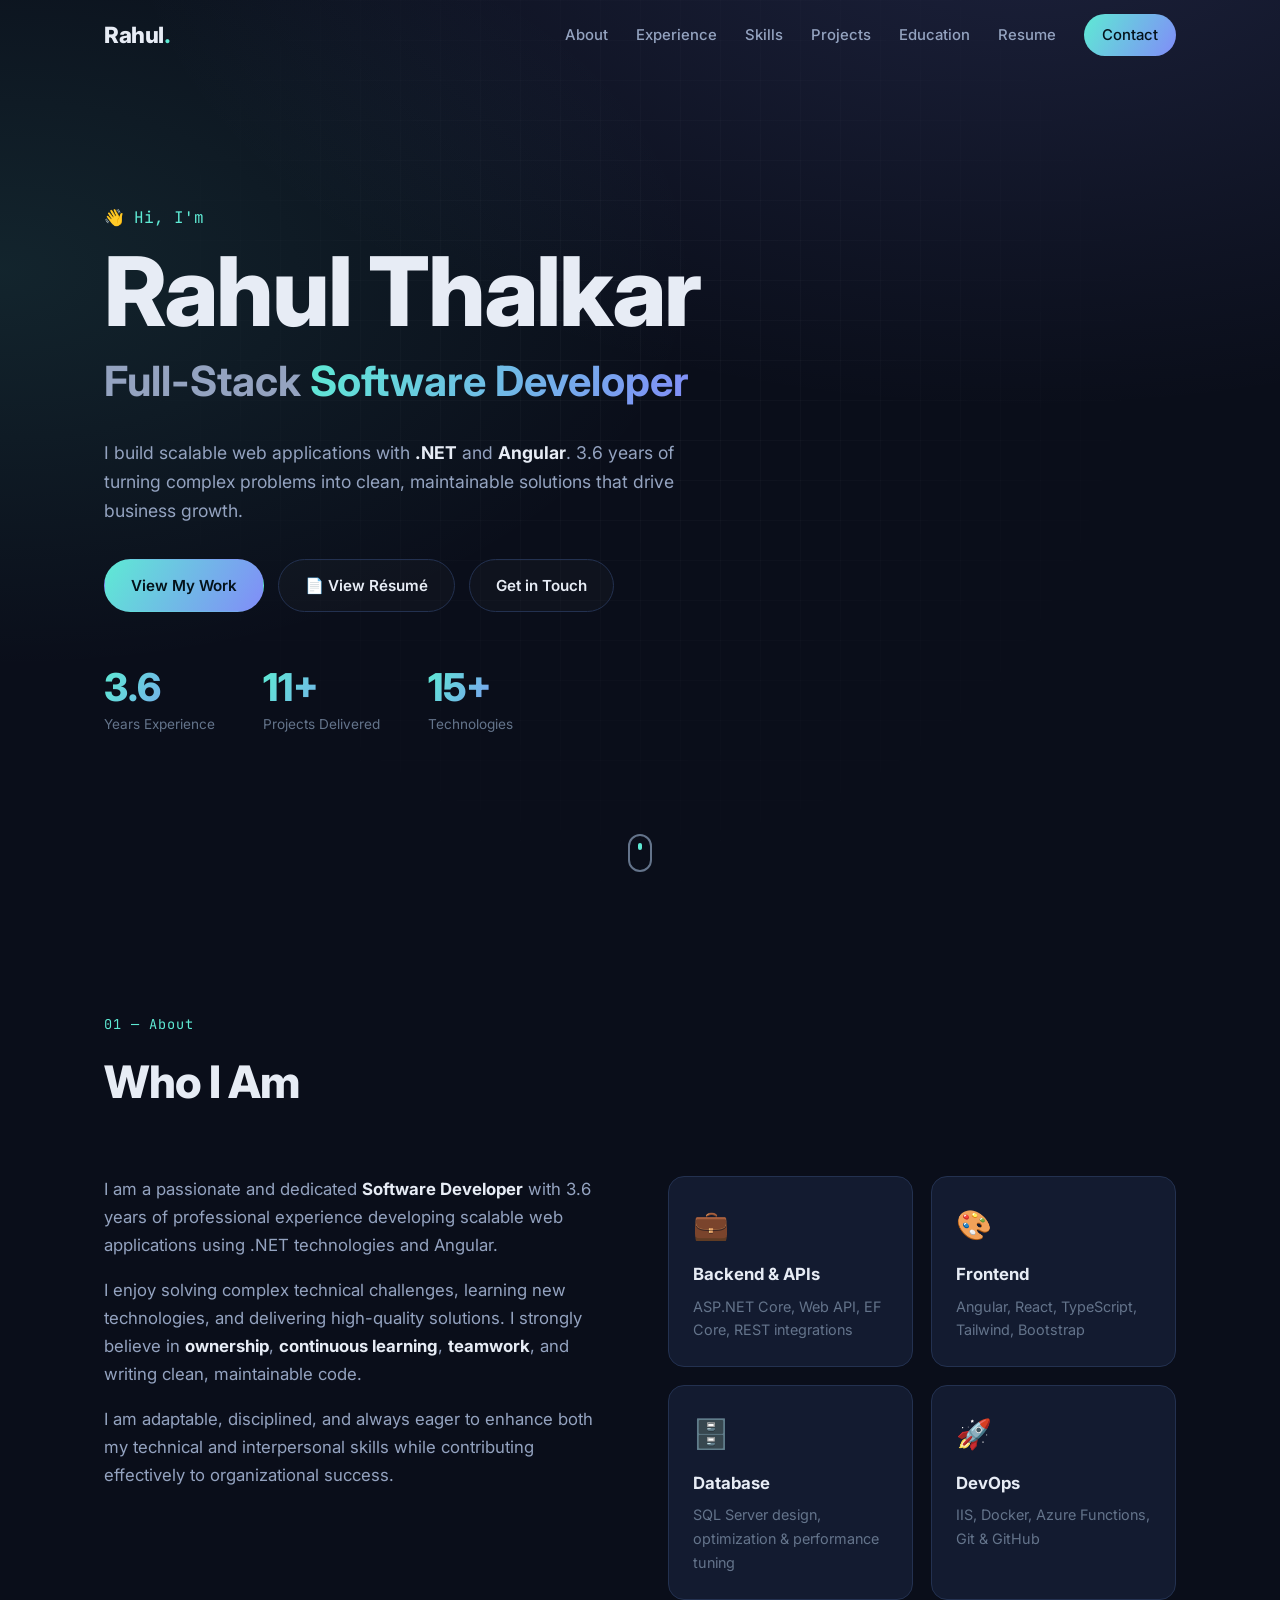
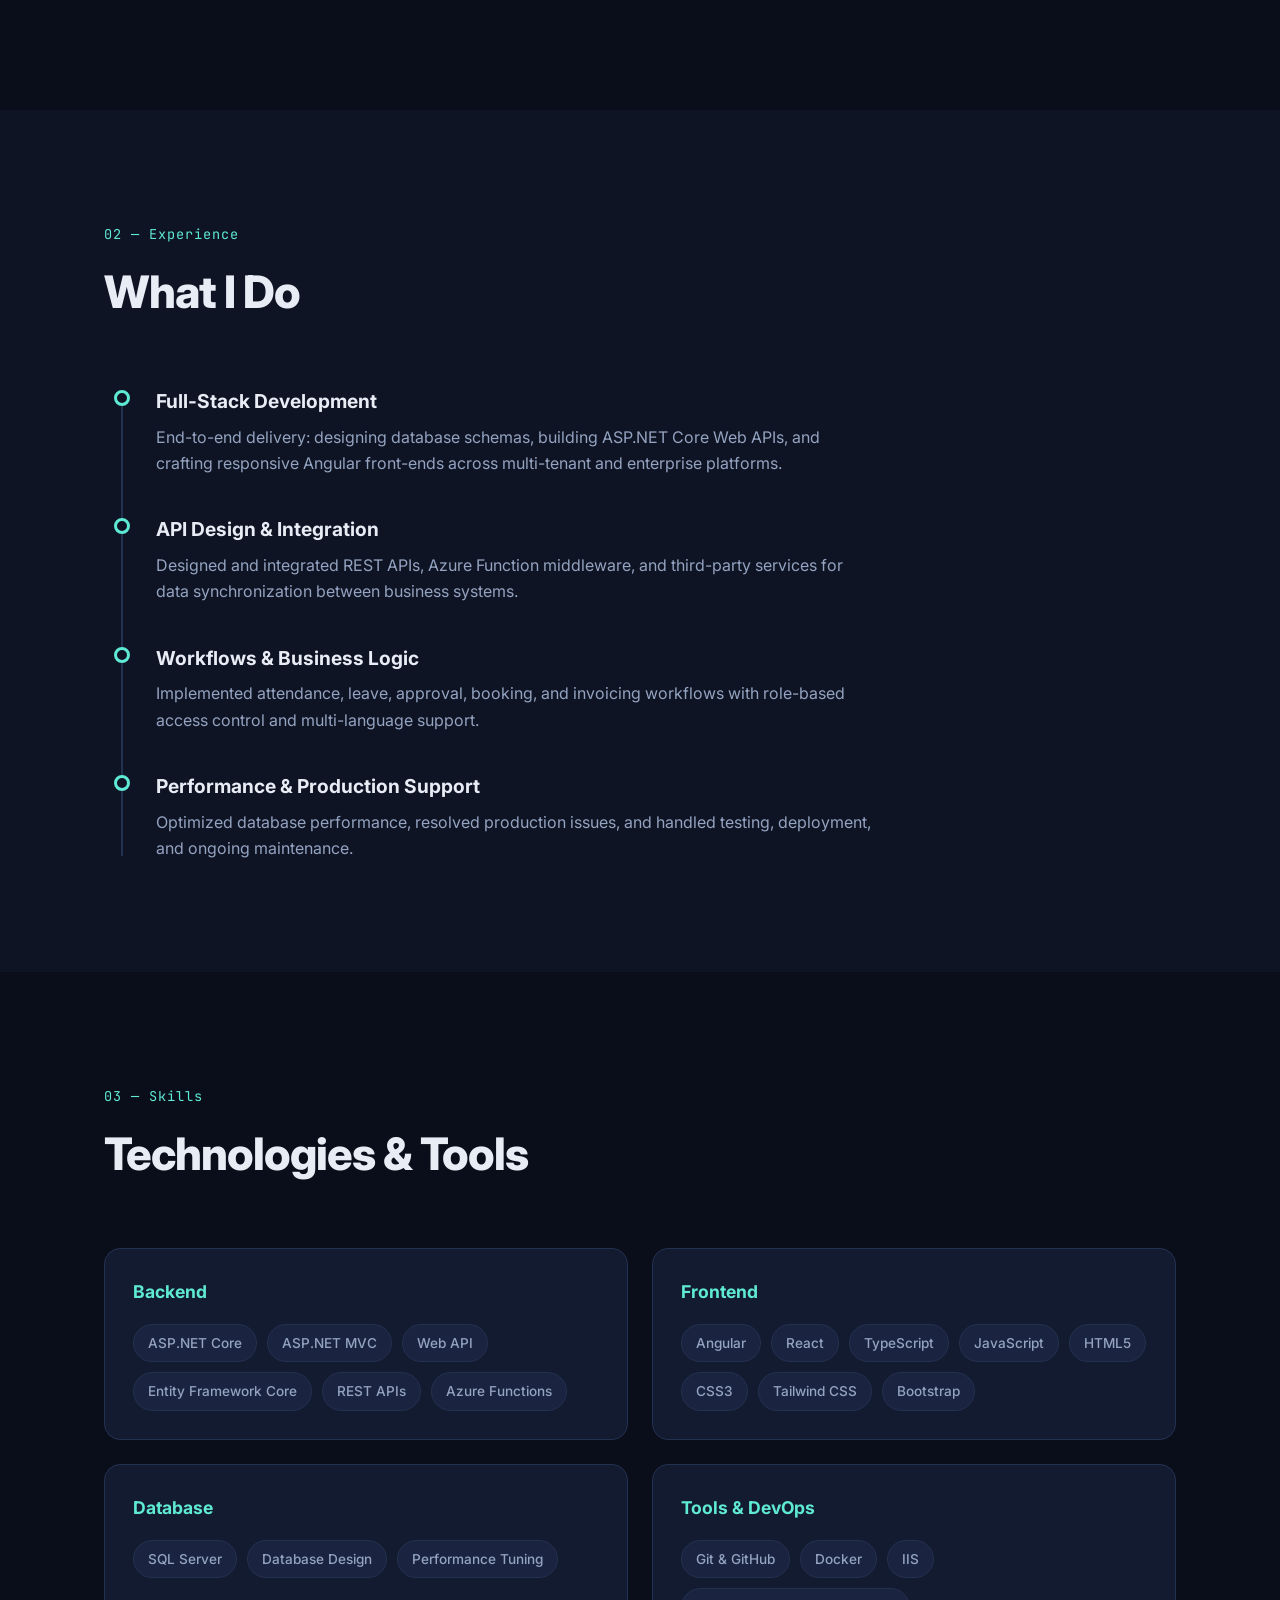
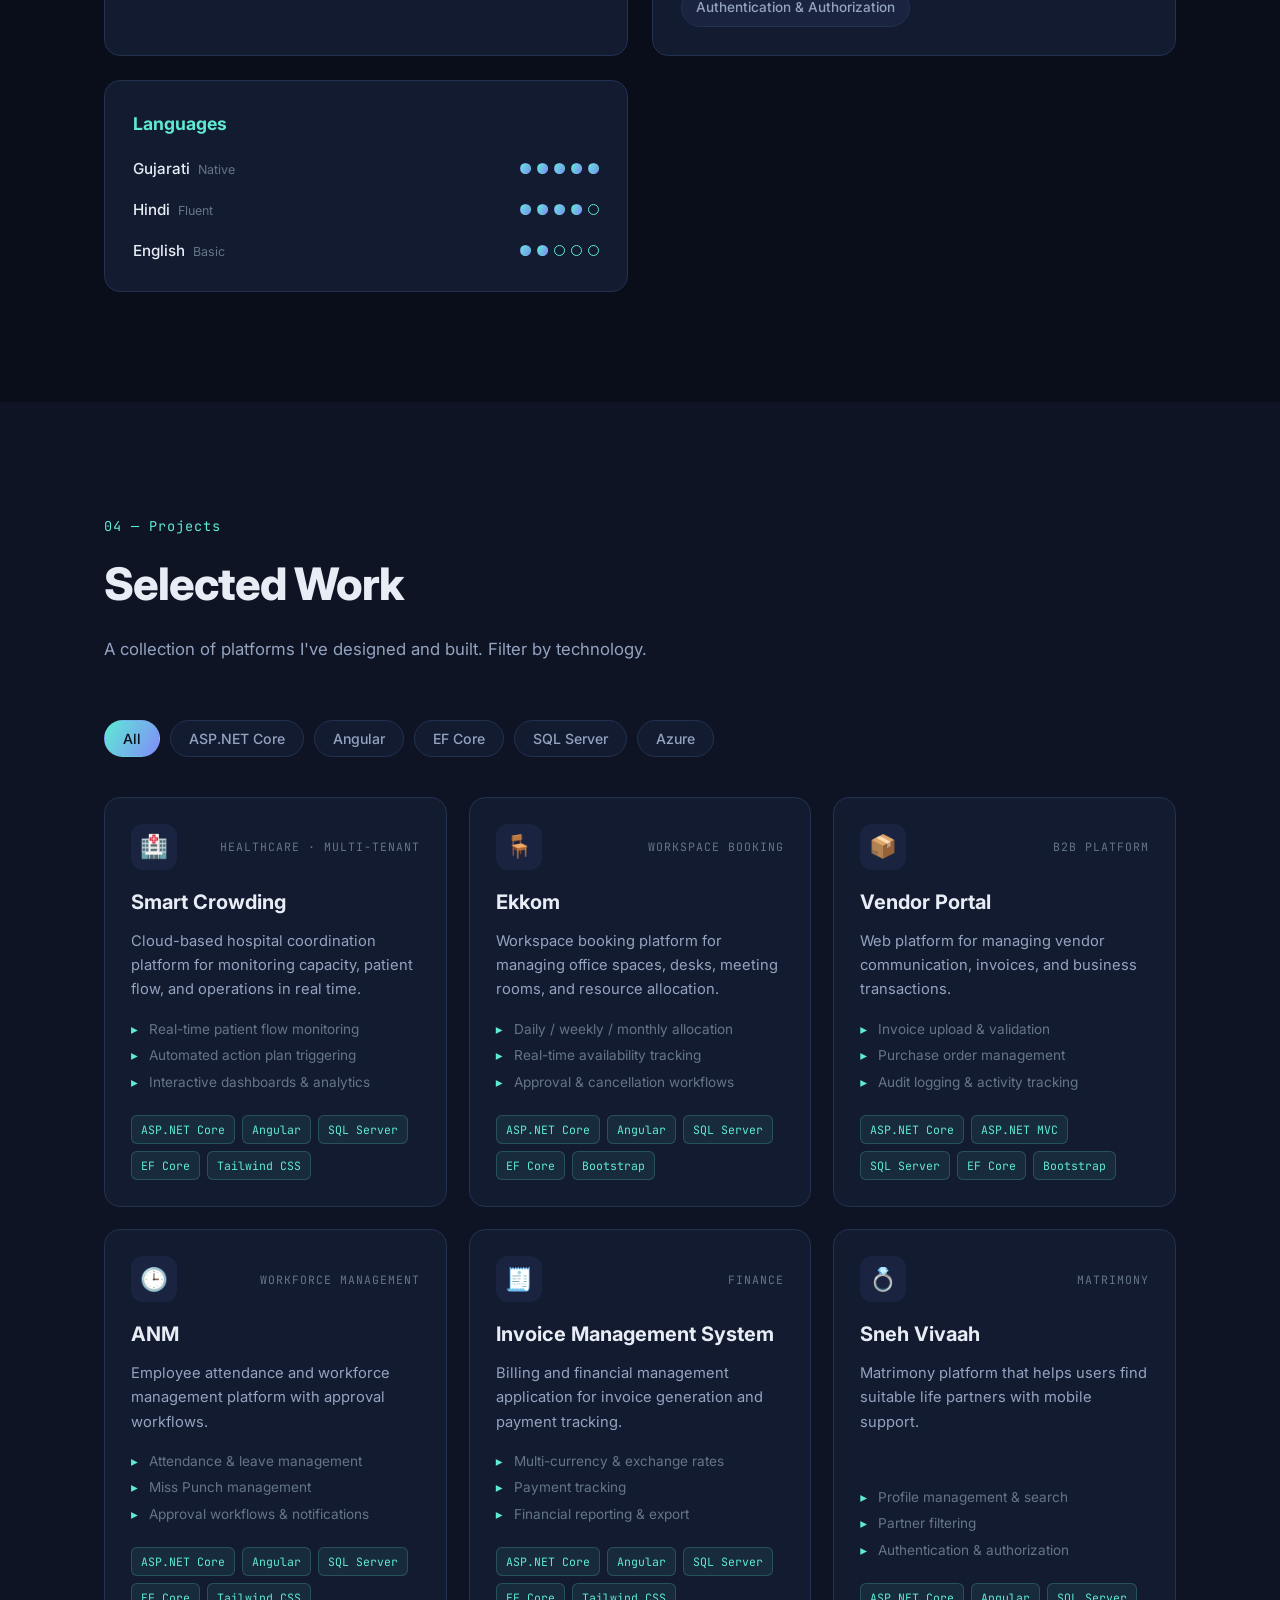
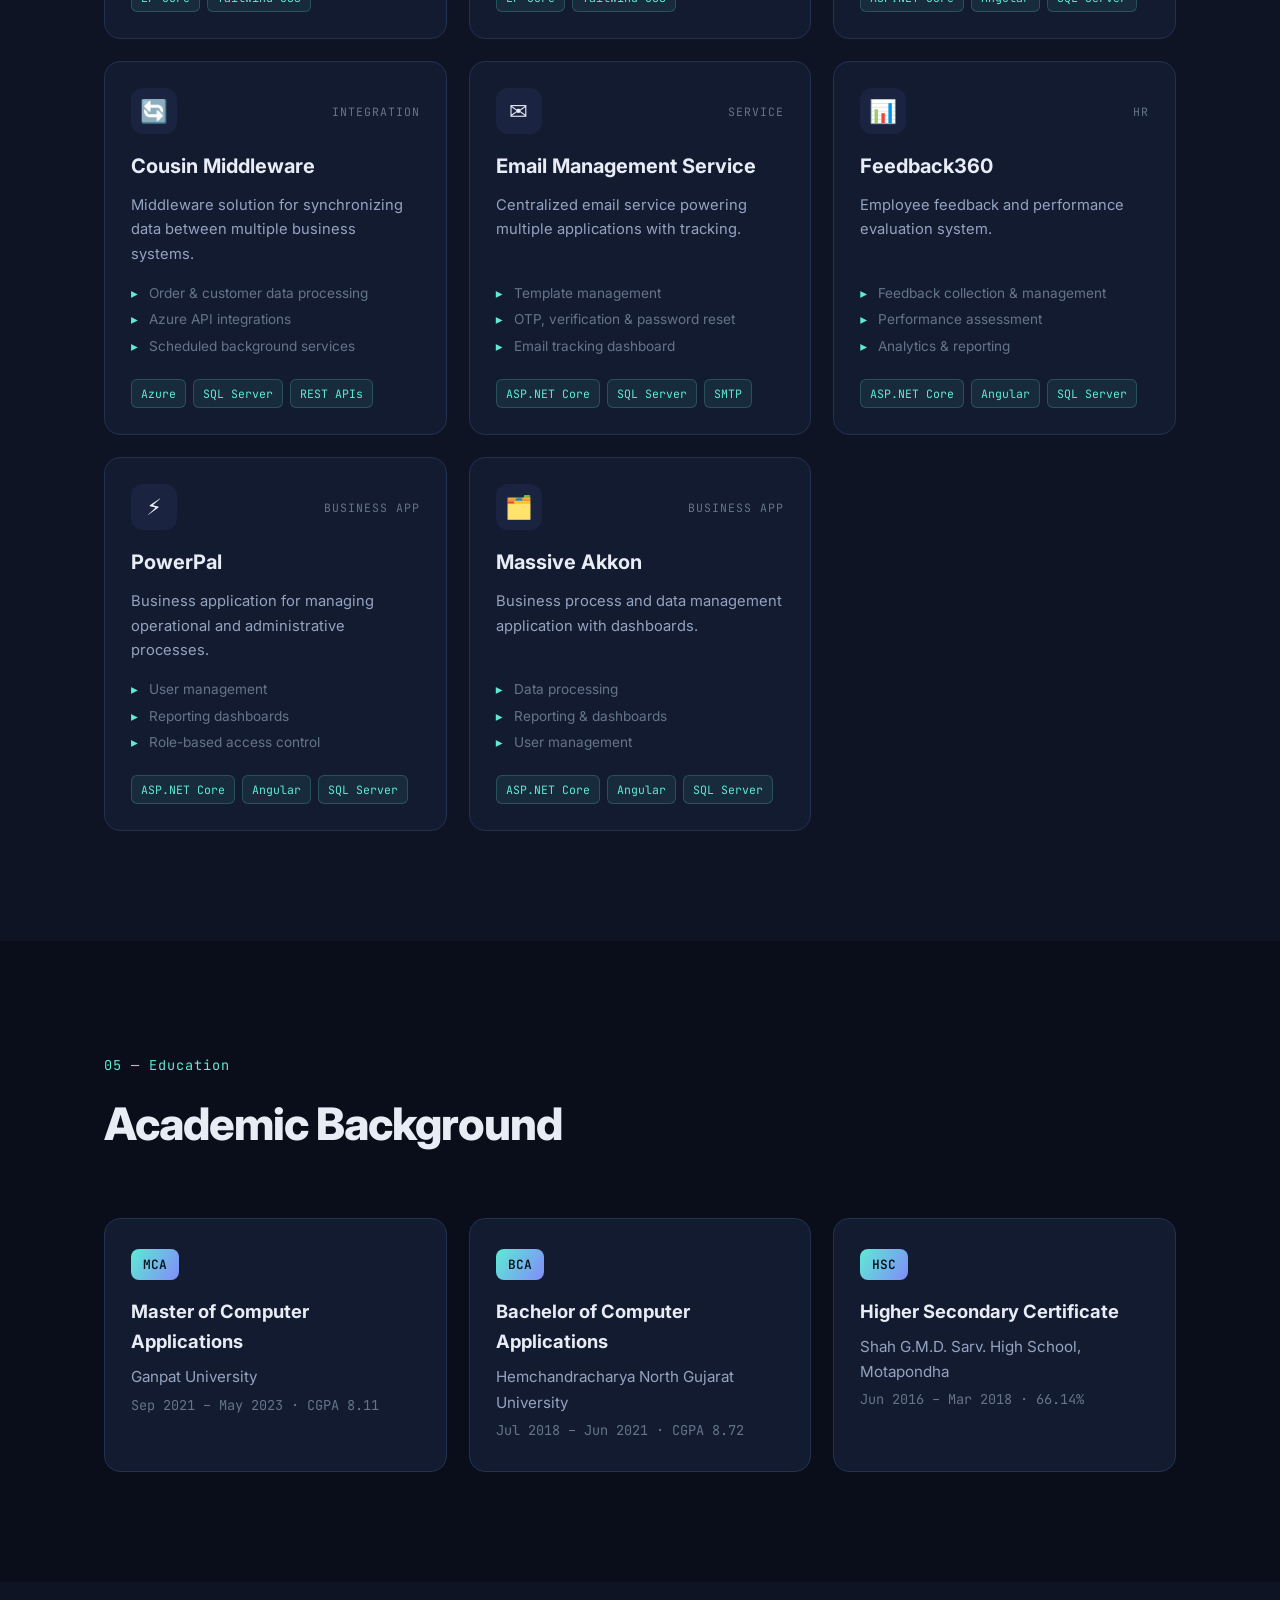
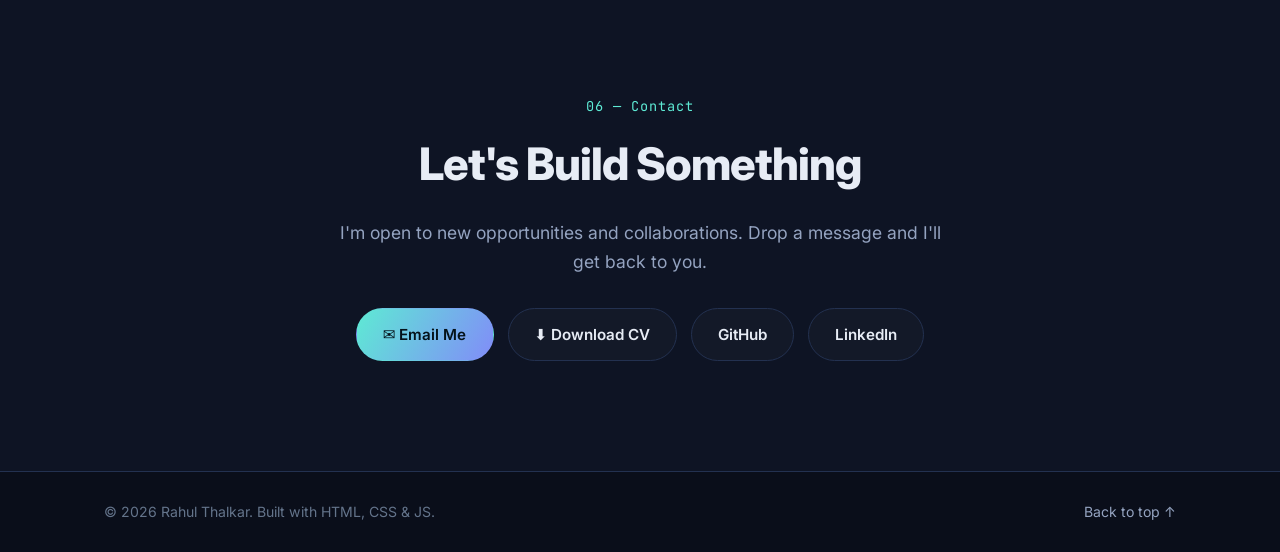
==== index.html @ 2dcb6a96 "portfolio" ====
<!DOCTYPE html>
<html lang="en">
<head>
  <meta charset="UTF-8" />
  <meta name="viewport" content="width=device-width, initial-scale=1.0" />
  <meta name="description" content="Rahul Thalkar — Full-Stack Software Developer specializing in .NET, ASP.NET Core, Angular, and SQL Server. 3.6 years building scalable web applications." />
  <meta name="author" content="Rahul Thalkar" />
  <meta property="og:title" content="Rahul Thalkar — Full-Stack Developer" />
  <meta property="og:description" content="Full-Stack Software Developer | .NET • Angular • SQL Server" />
  <meta property="og:type" content="website" />
  <title>Rahul Thalkar — Full-Stack Developer</title>
  <link rel="preconnect" href="https://fonts.googleapis.com" />
  <link rel="preconnect" href="https://fonts.gstatic.com" crossorigin />
  <link href="https://fonts.googleapis.com/css2?family=Inter:wght@400;500;600;700;800&family=JetBrains+Mono:wght@400;500&display=swap" rel="stylesheet" />
  <link rel="stylesheet" href="styles.css" />
  <link rel="icon" href="data:image/svg+xml,<svg xmlns='http://www.w3.org/2000/svg' viewBox='0 0 100 100'><text y='.9em' font-size='90'>👨‍💻</text></svg>" />
</head>
<body>
  <!-- Progress bar -->
  <div class="scroll-progress" id="scrollProgress"></div>

  <!-- Navigation -->
  <header class="navbar" id="navbar">
    <div class="container nav-inner">
      <a href="#hero" class="logo">Rahul<span class="logo-dot">.</span></a>
      <nav class="nav-links" id="navLinks">
        <a href="#about">About</a>
        <a href="#experience">Experience</a>
        <a href="#skills">Skills</a>
        <a href="#projects">Projects</a>
        <a href="#education">Education</a>
        <a href="resume.html">Resume</a>
        <a href="#contact" class="nav-cta">Contact</a>
      </nav>
      <button class="nav-toggle" id="navToggle" aria-label="Toggle menu">
        <span></span><span></span><span></span>
      </button>
    </div>
  </header>

  <main>
    <!-- Hero -->
    <section class="hero" id="hero">
      <div class="hero-glow"></div>
      <div class="container hero-inner">
        <p class="hero-eyebrow reveal">👋 Hi, I'm</p>
        <h1 class="hero-title reveal">Rahul Thalkar</h1>
        <h2 class="hero-subtitle reveal">
          Full-Stack <span class="accent-text">Software Developer</span>
        </h2>
        <p class="hero-desc reveal">
          I build scalable web applications with <strong>.NET</strong> and
          <strong>Angular</strong>. 3.6 years of turning complex problems into
          clean, maintainable solutions that drive business growth.
        </p>
        <div class="hero-actions reveal">
          <a href="#projects" class="btn btn-primary">View My Work</a>
          <a href="resume.html" class="btn btn-ghost">📄 View Résumé</a>
          <a href="#contact" class="btn btn-ghost">Get in Touch</a>
        </div>
        <div class="hero-stats reveal">
          <div class="stat">
            <span class="stat-num" data-count="3.6">0</span>
            <span class="stat-label">Years Experience</span>
          </div>
          <div class="stat">
            <span class="stat-num" data-count="11">0</span>
            <span class="stat-label">Projects Delivered</span>
          </div>
          <div class="stat">
            <span class="stat-num" data-count="15">0</span>
            <span class="stat-label">Technologies</span>
          </div>
        </div>
      </div>
      <a href="#about" class="scroll-hint" aria-label="Scroll down">
        <span class="mouse"><span class="wheel"></span></span>
      </a>
    </section>

    <!-- About -->
    <section class="section" id="about">
      <div class="container">
        <div class="section-head reveal">
          <span class="section-tag">01 — About</span>
          <h2 class="section-title">Who I Am</h2>
        </div>
        <div class="about-grid">
          <div class="about-text reveal">
            <p>
              I am a passionate and dedicated <strong>Software Developer</strong>
              with 3.6 years of professional experience developing scalable web
              applications using .NET technologies and Angular.
            </p>
            <p>
              I enjoy solving complex technical challenges, learning new
              technologies, and delivering high-quality solutions. I strongly
              believe in <strong>ownership</strong>, <strong>continuous learning</strong>,
              <strong>teamwork</strong>, and writing clean, maintainable code.
            </p>
            <p>
              I am adaptable, disciplined, and always eager to enhance both my
              technical and interpersonal skills while contributing effectively
              to organizational success.
            </p>
          </div>
          <div class="about-cards reveal">
            <div class="info-card">
              <div class="info-icon">💼</div>
              <h3>Backend &amp; APIs</h3>
              <p>ASP.NET Core, Web API, EF Core, REST integrations</p>
            </div>
            <div class="info-card">
              <div class="info-icon">🎨</div>
              <h3>Frontend</h3>
              <p>Angular, React, TypeScript, Tailwind, Bootstrap</p>
            </div>
            <div class="info-card">
              <div class="info-icon">🗄️</div>
              <h3>Database</h3>
              <p>SQL Server design, optimization &amp; performance tuning</p>
            </div>
            <div class="info-card">
              <div class="info-icon">🚀</div>
              <h3>DevOps</h3>
              <p>IIS, Docker, Azure Functions, Git &amp; GitHub</p>
            </div>
          </div>
        </div>
      </div>
    </section>

    <!-- Experience / Roles -->
    <section class="section section-alt" id="experience">
      <div class="container">
        <div class="section-head reveal">
          <span class="section-tag">02 — Experience</span>
          <h2 class="section-title">What I Do</h2>
        </div>
        <div class="timeline">
          <div class="timeline-item reveal">
            <div class="timeline-marker"></div>
            <div class="timeline-content">
              <h3>Full-Stack Development</h3>
              <p>
                End-to-end delivery: designing database schemas, building
                ASP.NET Core Web APIs, and crafting responsive Angular
                front-ends across multi-tenant and enterprise platforms.
              </p>
            </div>
          </div>
          <div class="timeline-item reveal">
            <div class="timeline-marker"></div>
            <div class="timeline-content">
              <h3>API Design &amp; Integration</h3>
              <p>
                Designed and integrated REST APIs, Azure Function middleware,
                and third-party services for data synchronization between
                business systems.
              </p>
            </div>
          </div>
          <div class="timeline-item reveal">
            <div class="timeline-marker"></div>
            <div class="timeline-content">
              <h3>Workflows &amp; Business Logic</h3>
              <p>
                Implemented attendance, leave, approval, booking, and invoicing
                workflows with role-based access control and multi-language
                support.
              </p>
            </div>
          </div>
          <div class="timeline-item reveal">
            <div class="timeline-marker"></div>
            <div class="timeline-content">
              <h3>Performance &amp; Production Support</h3>
              <p>
                Optimized database performance, resolved production issues, and
                handled testing, deployment, and ongoing maintenance.
              </p>
            </div>
          </div>
        </div>
      </div>
    </section>

    <!-- Skills -->
    <section class="section" id="skills">
      <div class="container">
        <div class="section-head reveal">
          <span class="section-tag">03 — Skills</span>
          <h2 class="section-title">Technologies &amp; Tools</h2>
        </div>
        <div class="skills-grid">
          <div class="skill-group reveal">
            <h3>Backend</h3>
            <div class="chips">
              <span class="chip">ASP.NET Core</span>
              <span class="chip">ASP.NET MVC</span>
              <span class="chip">Web API</span>
              <span class="chip">Entity Framework Core</span>
              <span class="chip">REST APIs</span>
              <span class="chip">Azure Functions</span>
            </div>
          </div>
          <div class="skill-group reveal">
            <h3>Frontend</h3>
            <div class="chips">
              <span class="chip">Angular</span>
              <span class="chip">React</span>
              <span class="chip">TypeScript</span>
              <span class="chip">JavaScript</span>
              <span class="chip">HTML5</span>
              <span class="chip">CSS3</span>
              <span class="chip">Tailwind CSS</span>
              <span class="chip">Bootstrap</span>
            </div>
          </div>
          <div class="skill-group reveal">
            <h3>Database</h3>
            <div class="chips">
              <span class="chip">SQL Server</span>
              <span class="chip">Database Design</span>
              <span class="chip">Performance Tuning</span>
            </div>
          </div>
          <div class="skill-group reveal">
            <h3>Tools &amp; DevOps</h3>
            <div class="chips">
              <span class="chip">Git &amp; GitHub</span>
              <span class="chip">Docker</span>
              <span class="chip">IIS</span>
              <span class="chip">Authentication &amp; Authorization</span>
            </div>
          </div>
          <div class="skill-group reveal">
            <h3>Languages</h3>
            <div class="lang-list">
              <div class="lang-item">
                <span class="lang-name">Gujarati <small>Native</small></span>
                <span class="lang-dots" data-score="5"></span>
              </div>
              <div class="lang-item">
                <span class="lang-name">Hindi <small>Fluent</small></span>
                <span class="lang-dots" data-score="4"></span>
              </div>
              <div class="lang-item">
                <span class="lang-name">English <small>Basic</small></span>
                <span class="lang-dots" data-score="2"></span>
              </div>
            </div>
          </div>
        </div>
      </div>
    </section>

    <!-- Projects -->
    <section class="section section-alt" id="projects">
      <div class="container">
        <div class="section-head reveal">
          <span class="section-tag">04 — Projects</span>
          <h2 class="section-title">Selected Work</h2>
          <p class="section-sub">A collection of platforms I've designed and built. Filter by technology.</p>
        </div>

        <div class="filter-bar reveal" id="filterBar">
          <button class="filter-btn active" data-filter="all">All</button>
          <button class="filter-btn" data-filter="ASP.NET Core">ASP.NET Core</button>
          <button class="filter-btn" data-filter="Angular">Angular</button>
          <button class="filter-btn" data-filter="EF Core">EF Core</button>
          <button class="filter-btn" data-filter="SQL Server">SQL Server</button>
          <button class="filter-btn" data-filter="Azure">Azure</button>
        </div>

        <div class="projects-grid" id="projectsGrid"><!-- injected by script.js --></div>
      </div>
    </section>

    <!-- Education -->
    <section class="section" id="education">
      <div class="container">
        <div class="section-head reveal">
          <span class="section-tag">05 — Education</span>
          <h2 class="section-title">Academic Background</h2>
        </div>
        <div class="edu-grid">
          <div class="edu-card reveal">
            <div class="edu-badge">MCA</div>
            <h3>Master of Computer Applications</h3>
            <p class="edu-org">Ganpat University</p>
            <p class="edu-meta">Sep 2021 – May 2023 · CGPA 8.11</p>
          </div>
          <div class="edu-card reveal">
            <div class="edu-badge">BCA</div>
            <h3>Bachelor of Computer Applications</h3>
            <p class="edu-org">Hemchandracharya North Gujarat University</p>
            <p class="edu-meta">Jul 2018 – Jun 2021 · CGPA 8.72</p>
          </div>
          <div class="edu-card reveal">
            <div class="edu-badge">HSC</div>
            <h3>Higher Secondary Certificate</h3>
            <p class="edu-org">Shah G.M.D. Sarv. High School, Motapondha</p>
            <p class="edu-meta">Jun 2016 – Mar 2018 · 66.14%</p>
          </div>
        </div>
      </div>
    </section>

    <!-- Contact -->
    <section class="section section-alt" id="contact">
      <div class="container">
        <div class="contact-box reveal">
          <span class="section-tag">06 — Contact</span>
          <h2 class="section-title">Let's Build Something</h2>
          <p class="contact-sub">
            I'm open to new opportunities and collaborations. Drop a message and
            I'll get back to you.
          </p>
          <div class="contact-actions">
            <a href="mailto:your.email@example.com" class="btn btn-primary">✉️ Email Me</a>
            <a href="resume.html?print=1" class="btn btn-ghost">⬇️ Download CV</a>
            <a href="https://github.com/" target="_blank" rel="noopener" class="btn btn-ghost">GitHub</a>
            <a href="https://www.linkedin.com/" target="_blank" rel="noopener" class="btn btn-ghost">LinkedIn</a>
          </div>
        </div>
      </div>
    </section>
  </main>

  <footer class="footer">
    <div class="container footer-inner">
      <span>© <span id="year"></span> Rahul Thalkar. Built with HTML, CSS &amp; JS.</span>
      <a href="#hero" class="back-top">Back to top ↑</a>
    </div>
  </footer>

  <script src="script.js"></script>
</body>
</html>
---- styles.css ----
/* ===== Design Tokens ===== */
:root {
  --bg: #0a0e1a;
  --bg-alt: #0e1424;
  --surface: #131b30;
  --surface-2: #1a2440;
  --border: #233150;
  --text: #e7ecf5;
  --text-dim: #94a3c0;
  --text-faint: #64748b;
  --accent: #5eead4;
  --accent-2: #818cf8;
  --accent-grad: linear-gradient(120deg, #5eead4 0%, #818cf8 100%);
  --radius: 16px;
  --radius-sm: 10px;
  --maxw: 1120px;
  --shadow: 0 20px 50px -20px rgba(0, 0, 0, 0.6);
  --font: "Inter", system-ui, -apple-system, sans-serif;
  --mono: "JetBrains Mono", ui-monospace, monospace;
}

/* ===== Reset ===== */
*,
*::before,
*::after {
  box-sizing: border-box;
  margin: 0;
  padding: 0;
}

html {
  scroll-behavior: smooth;
  scroll-padding-top: 80px;
}

body {
  font-family: var(--font);
  background: var(--bg);
  color: var(--text);
  line-height: 1.65;
  -webkit-font-smoothing: antialiased;
  overflow-x: hidden;
}

a {
  color: inherit;
  text-decoration: none;
}

img {
  max-width: 100%;
  display: block;
}

::selection {
  background: var(--accent);
  color: #04121a;
}

.container {
  width: 100%;
  max-width: var(--maxw);
  margin: 0 auto;
  padding: 0 24px;
}

/* ===== Scroll progress ===== */
.scroll-progress {
  position: fixed;
  top: 0;
  left: 0;
  height: 3px;
  width: 0%;
  background: var(--accent-grad);
  z-index: 1000;
  transition: width 0.1s linear;
}

/* ===== Navbar ===== */
.navbar {
  position: fixed;
  top: 0;
  left: 0;
  width: 100%;
  z-index: 900;
  transition: background 0.3s, backdrop-filter 0.3s, border-color 0.3s;
  border-bottom: 1px solid transparent;
}

.navbar.scrolled {
  background: rgba(10, 14, 26, 0.8);
  backdrop-filter: blur(14px);
  border-bottom: 1px solid var(--border);
}

.nav-inner {
  display: flex;
  align-items: center;
  justify-content: space-between;
  height: 70px;
}

.logo {
  font-size: 1.4rem;
  font-weight: 800;
  letter-spacing: -0.5px;
}

.logo-dot {
  color: var(--accent);
}

.nav-links {
  display: flex;
  align-items: center;
  gap: 28px;
}

.nav-links a {
  font-size: 0.93rem;
  font-weight: 500;
  color: var(--text-dim);
  transition: color 0.2s;
  position: relative;
}

.nav-links a:not(.nav-cta)::after {
  content: "";
  position: absolute;
  bottom: -6px;
  left: 0;
  width: 0;
  height: 2px;
  background: var(--accent);
  transition: width 0.25s;
}

.nav-links a:not(.nav-cta):hover::after {
  width: 100%;
}

.nav-links a:hover {
  color: var(--text);
}

.nav-cta {
  background: var(--accent-grad);
  color: #04121a !important;
  padding: 9px 18px;
  border-radius: 99px;
  font-weight: 600;
}

.nav-cta:hover {
  opacity: 0.9;
}

.nav-toggle {
  display: none;
  flex-direction: column;
  gap: 5px;
  background: none;
  border: none;
  cursor: pointer;
  padding: 6px;
}

.nav-toggle span {
  width: 24px;
  height: 2px;
  background: var(--text);
  border-radius: 2px;
  transition: 0.3s;
}

.nav-toggle.open span:nth-child(1) {
  transform: translateY(7px) rotate(45deg);
}
.nav-toggle.open span:nth-child(2) {
  opacity: 0;
}
.nav-toggle.open span:nth-child(3) {
  transform: translateY(-7px) rotate(-45deg);
}

/* ===== Hero ===== */
.hero {
  position: relative;
  min-height: 100vh;
  display: flex;
  align-items: center;
  overflow: hidden;
  background: radial-gradient(
      900px 500px at 80% -10%,
      rgba(129, 140, 248, 0.15),
      transparent
    ),
    radial-gradient(700px 400px at 0% 30%, rgba(94, 234, 212, 0.1), transparent);
}

.hero-glow {
  position: absolute;
  inset: 0;
  background: url("data:image/svg+xml,%3Csvg xmlns='http://www.w3.org/2000/svg' width='40' height='40'%3E%3Cpath d='M0 .5H40M.5 0V40' stroke='%23ffffff08' fill='none'/%3E%3C/svg%3E");
  mask-image: radial-gradient(circle at 50% 40%, black, transparent 70%);
  pointer-events: none;
}

.hero-inner {
  position: relative;
  padding: 120px 24px 80px;
}

.hero-eyebrow {
  font-family: var(--mono);
  color: var(--accent);
  font-size: 1rem;
  margin-bottom: 12px;
}

.hero-title {
  font-size: clamp(3rem, 9vw, 6rem);
  font-weight: 800;
  line-height: 1;
  letter-spacing: -2px;
}

.hero-subtitle {
  font-size: clamp(1.4rem, 4vw, 2.6rem);
  font-weight: 700;
  margin-top: 8px;
  color: var(--text-dim);
}

.accent-text {
  background: var(--accent-grad);
  -webkit-background-clip: text;
  background-clip: text;
  -webkit-text-fill-color: transparent;
}

.hero-desc {
  max-width: 580px;
  color: var(--text-dim);
  font-size: 1.1rem;
  margin-top: 22px;
}

.hero-desc strong {
  color: var(--text);
}

.hero-actions {
  display: flex;
  gap: 14px;
  margin-top: 34px;
  flex-wrap: wrap;
}

.hero-stats {
  display: flex;
  gap: 48px;
  margin-top: 56px;
  flex-wrap: wrap;
}

.stat {
  display: flex;
  flex-direction: column;
}

.stat-num {
  font-size: 2.4rem;
  font-weight: 800;
  background: var(--accent-grad);
  -webkit-background-clip: text;
  background-clip: text;
  -webkit-text-fill-color: transparent;
  line-height: 1;
}

.stat-label {
  font-size: 0.85rem;
  color: var(--text-faint);
  margin-top: 6px;
}

.scroll-hint {
  position: absolute;
  bottom: 28px;
  left: 50%;
  transform: translateX(-50%);
}

.mouse {
  display: block;
  width: 24px;
  height: 38px;
  border: 2px solid var(--text-faint);
  border-radius: 14px;
  position: relative;
}

.wheel {
  position: absolute;
  top: 7px;
  left: 50%;
  transform: translateX(-50%);
  width: 4px;
  height: 7px;
  background: var(--accent);
  border-radius: 2px;
  animation: wheel 1.6s infinite;
}

@keyframes wheel {
  0% { opacity: 1; transform: translate(-50%, 0); }
  100% { opacity: 0; transform: translate(-50%, 12px); }
}

/* ===== Buttons ===== */
.btn {
  display: inline-flex;
  align-items: center;
  gap: 8px;
  padding: 13px 26px;
  border-radius: 99px;
  font-weight: 600;
  font-size: 0.95rem;
  cursor: pointer;
  border: 1px solid transparent;
  transition: transform 0.2s, box-shadow 0.2s, background 0.2s, border-color 0.2s;
}

.btn-primary {
  background: var(--accent-grad);
  color: #04121a;
}

.btn-primary:hover {
  transform: translateY(-2px);
  box-shadow: 0 12px 30px -8px rgba(94, 234, 212, 0.5);
}

.btn-ghost {
  border-color: var(--border);
  color: var(--text);
  background: rgba(255, 255, 255, 0.02);
}

.btn-ghost:hover {
  border-color: var(--accent);
  color: var(--accent);
  transform: translateY(-2px);
}

/* ===== Sections ===== */
.section {
  padding: 110px 0;
}

.section-alt {
  background: var(--bg-alt);
}

.section-head {
  margin-bottom: 56px;
  max-width: 640px;
}

.section-tag {
  font-family: var(--mono);
  font-size: 0.85rem;
  color: var(--accent);
  letter-spacing: 1px;
}

.section-title {
  font-size: clamp(2rem, 5vw, 2.8rem);
  font-weight: 800;
  letter-spacing: -1px;
  margin-top: 10px;
}

.section-sub {
  color: var(--text-dim);
  margin-top: 14px;
  font-size: 1.05rem;
}

/* ===== About ===== */
.about-grid {
  display: grid;
  grid-template-columns: 1fr 1fr;
  gap: 56px;
  align-items: start;
}

.about-text p {
  color: var(--text-dim);
  margin-bottom: 18px;
  font-size: 1.05rem;
}

.about-text strong {
  color: var(--text);
}

.about-cards {
  display: grid;
  grid-template-columns: 1fr 1fr;
  gap: 18px;
}

.info-card {
  background: var(--surface);
  border: 1px solid var(--border);
  border-radius: var(--radius);
  padding: 24px;
  transition: transform 0.25s, border-color 0.25s;
}

.info-card:hover {
  transform: translateY(-4px);
  border-color: var(--accent);
}

.info-icon {
  font-size: 1.8rem;
  margin-bottom: 12px;
}

.info-card h3 {
  font-size: 1.05rem;
  margin-bottom: 6px;
}

.info-card p {
  color: var(--text-faint);
  font-size: 0.9rem;
}

/* ===== Timeline ===== */
.timeline {
  position: relative;
  max-width: 760px;
  margin-left: 10px;
}

.timeline::before {
  content: "";
  position: absolute;
  left: 7px;
  top: 6px;
  bottom: 6px;
  width: 2px;
  background: var(--border);
}

.timeline-item {
  position: relative;
  padding-left: 42px;
  padding-bottom: 38px;
}

.timeline-item:last-child {
  padding-bottom: 0;
}

.timeline-marker {
  position: absolute;
  left: 0;
  top: 4px;
  width: 16px;
  height: 16px;
  border-radius: 50%;
  background: var(--bg-alt);
  border: 3px solid var(--accent);
}

.timeline-content h3 {
  font-size: 1.2rem;
  margin-bottom: 6px;
}

.timeline-content p {
  color: var(--text-dim);
}

/* ===== Skills ===== */
.skills-grid {
  display: grid;
  grid-template-columns: repeat(2, 1fr);
  gap: 24px;
}

.skill-group {
  background: var(--surface);
  border: 1px solid var(--border);
  border-radius: var(--radius);
  padding: 28px;
}

.skill-group h3 {
  font-size: 1.1rem;
  margin-bottom: 18px;
  color: var(--accent);
}

.chips {
  display: flex;
  flex-wrap: wrap;
  gap: 10px;
}

.chip {
  background: var(--surface-2);
  border: 1px solid var(--border);
  color: var(--text-dim);
  padding: 7px 14px;
  border-radius: 99px;
  font-size: 0.85rem;
  font-weight: 500;
  transition: color 0.2s, border-color 0.2s, transform 0.2s;
}

.chip:hover {
  color: var(--accent);
  border-color: var(--accent);
  transform: translateY(-2px);
}

/* ===== Language ratings ===== */
.lang-list {
  display: flex;
  flex-direction: column;
  gap: 16px;
}

.lang-item {
  display: flex;
  align-items: center;
  justify-content: space-between;
  gap: 16px;
}

.lang-name {
  font-size: 0.95rem;
  font-weight: 500;
}

.lang-name small {
  color: var(--text-faint);
  font-weight: 400;
  font-size: 0.78rem;
  margin-left: 4px;
}

.lang-dots {
  display: inline-flex;
  gap: 6px;
}

.lang-dots .dot {
  width: 11px;
  height: 11px;
  border-radius: 50%;
  border: 1.5px solid var(--accent);
}

.lang-dots .dot.on {
  background: var(--accent-grad);
  border-color: transparent;
}

/* ===== Projects ===== */
.filter-bar {
  display: flex;
  flex-wrap: wrap;
  gap: 10px;
  margin-bottom: 40px;
}

.filter-btn {
  background: var(--surface);
  border: 1px solid var(--border);
  color: var(--text-dim);
  padding: 9px 18px;
  border-radius: 99px;
  font-size: 0.88rem;
  font-weight: 500;
  cursor: pointer;
  font-family: var(--font);
  transition: all 0.2s;
}

.filter-btn:hover {
  color: var(--text);
  border-color: var(--accent);
}

.filter-btn.active {
  background: var(--accent-grad);
  color: #04121a;
  border-color: transparent;
}

.projects-grid {
  display: grid;
  grid-template-columns: repeat(3, 1fr);
  gap: 22px;
}

.project-card {
  background: var(--surface);
  border: 1px solid var(--border);
  border-radius: var(--radius);
  padding: 26px;
  display: flex;
  flex-direction: column;
  position: relative;
  overflow: hidden;
  transition: transform 0.3s, border-color 0.3s, box-shadow 0.3s;
}

.project-card::before {
  content: "";
  position: absolute;
  top: 0;
  left: 0;
  right: 0;
  height: 3px;
  background: var(--accent-grad);
  transform: scaleX(0);
  transform-origin: left;
  transition: transform 0.3s;
}

.project-card:hover {
  transform: translateY(-6px);
  border-color: var(--accent);
  box-shadow: var(--shadow);
}

.project-card:hover::before {
  transform: scaleX(1);
}

.project-card.hide {
  display: none;
}

.project-top {
  display: flex;
  justify-content: space-between;
  align-items: center;
  margin-bottom: 16px;
}

.project-icon {
  width: 46px;
  height: 46px;
  border-radius: 12px;
  background: var(--surface-2);
  display: grid;
  place-items: center;
  font-size: 1.4rem;
}

.project-purpose-tag {
  font-family: var(--mono);
  font-size: 0.72rem;
  color: var(--text-faint);
  text-transform: uppercase;
  letter-spacing: 1px;
}

.project-card h3 {
  font-size: 1.25rem;
  margin-bottom: 10px;
}

.project-desc {
  color: var(--text-dim);
  font-size: 0.92rem;
  margin-bottom: 16px;
  flex-grow: 1;
}

.project-features {
  list-style: none;
  margin-bottom: 18px;
}

.project-features li {
  font-size: 0.85rem;
  color: var(--text-faint);
  padding-left: 18px;
  position: relative;
  margin-bottom: 4px;
}

.project-features li::before {
  content: "▸";
  position: absolute;
  left: 0;
  color: var(--accent);
}

.project-tech {
  display: flex;
  flex-wrap: wrap;
  gap: 7px;
  margin-top: auto;
}

.tech-tag {
  font-size: 0.72rem;
  font-family: var(--mono);
  color: var(--accent);
  background: rgba(94, 234, 212, 0.08);
  border: 1px solid rgba(94, 234, 212, 0.2);
  padding: 4px 9px;
  border-radius: 6px;
}

/* ===== Education ===== */
.edu-grid {
  display: grid;
  grid-template-columns: repeat(3, 1fr);
  gap: 22px;
}

.edu-card {
  background: var(--surface);
  border: 1px solid var(--border);
  border-radius: var(--radius);
  padding: 30px 26px;
  transition: transform 0.25s, border-color 0.25s;
}

.edu-card:hover {
  transform: translateY(-4px);
  border-color: var(--accent);
}

.edu-badge {
  display: inline-block;
  font-family: var(--mono);
  font-weight: 600;
  font-size: 0.8rem;
  color: #04121a;
  background: var(--accent-grad);
  padding: 5px 12px;
  border-radius: 8px;
  margin-bottom: 16px;
}

.edu-card h3 {
  font-size: 1.15rem;
  margin-bottom: 8px;
}

.edu-org {
  color: var(--text-dim);
  font-size: 0.95rem;
  margin-bottom: 4px;
}

.edu-meta {
  color: var(--text-faint);
  font-size: 0.85rem;
  font-family: var(--mono);
}

/* ===== Contact ===== */
.contact-box {
  text-align: center;
  max-width: 620px;
  margin: 0 auto;
}

.contact-sub {
  color: var(--text-dim);
  font-size: 1.1rem;
  margin: 16px 0 32px;
}

.contact-actions {
  display: flex;
  gap: 14px;
  justify-content: center;
  flex-wrap: wrap;
}

/* ===== Footer ===== */
.footer {
  border-top: 1px solid var(--border);
  padding: 28px 0;
  background: var(--bg);
}

.footer-inner {
  display: flex;
  justify-content: space-between;
  align-items: center;
  color: var(--text-faint);
  font-size: 0.88rem;
}

.back-top {
  color: var(--text-dim);
  transition: color 0.2s;
}

.back-top:hover {
  color: var(--accent);
}

/* ===== Reveal animation ===== */
/* Only hide reveals when JS is active (the `js` class is added by script.js).
   If JS fails to run, content stays visible instead of disappearing. */
.js .reveal {
  opacity: 0;
  transform: translateY(28px);
  transition: opacity 0.6s ease, transform 0.6s ease;
}

.js .reveal.visible {
  opacity: 1;
  transform: none;
}

/* ===== Responsive ===== */
@media (max-width: 900px) {
  .about-grid {
    grid-template-columns: 1fr;
    gap: 36px;
  }
  .projects-grid {
    grid-template-columns: repeat(2, 1fr);
  }
  .edu-grid {
    grid-template-columns: 1fr;
  }
}

@media (max-width: 720px) {
  .nav-links {
    position: fixed;
    top: 70px;
    right: 0;
    width: min(280px, 80vw);
    height: calc(100vh - 70px);
    flex-direction: column;
    align-items: flex-start;
    background: var(--surface);
    border-left: 1px solid var(--border);
    padding: 32px 28px;
    gap: 22px;
    transform: translateX(100%);
    transition: transform 0.3s ease;
  }
  .nav-links.open {
    transform: translateX(0);
  }
  .nav-toggle {
    display: flex;
  }
  .skills-grid,
  .about-cards,
  .projects-grid {
    grid-template-columns: 1fr;
  }
  .hero-stats {
    gap: 32px;
  }
  .section {
    padding: 80px 0;
  }
  .footer-inner {
    flex-direction: column;
    gap: 12px;
  }
}

@media (prefers-reduced-motion: reduce) {
  * {
    animation: none !important;
    transition: none !important;
  }
  .reveal {
    opacity: 1;
    transform: none;
  }
}
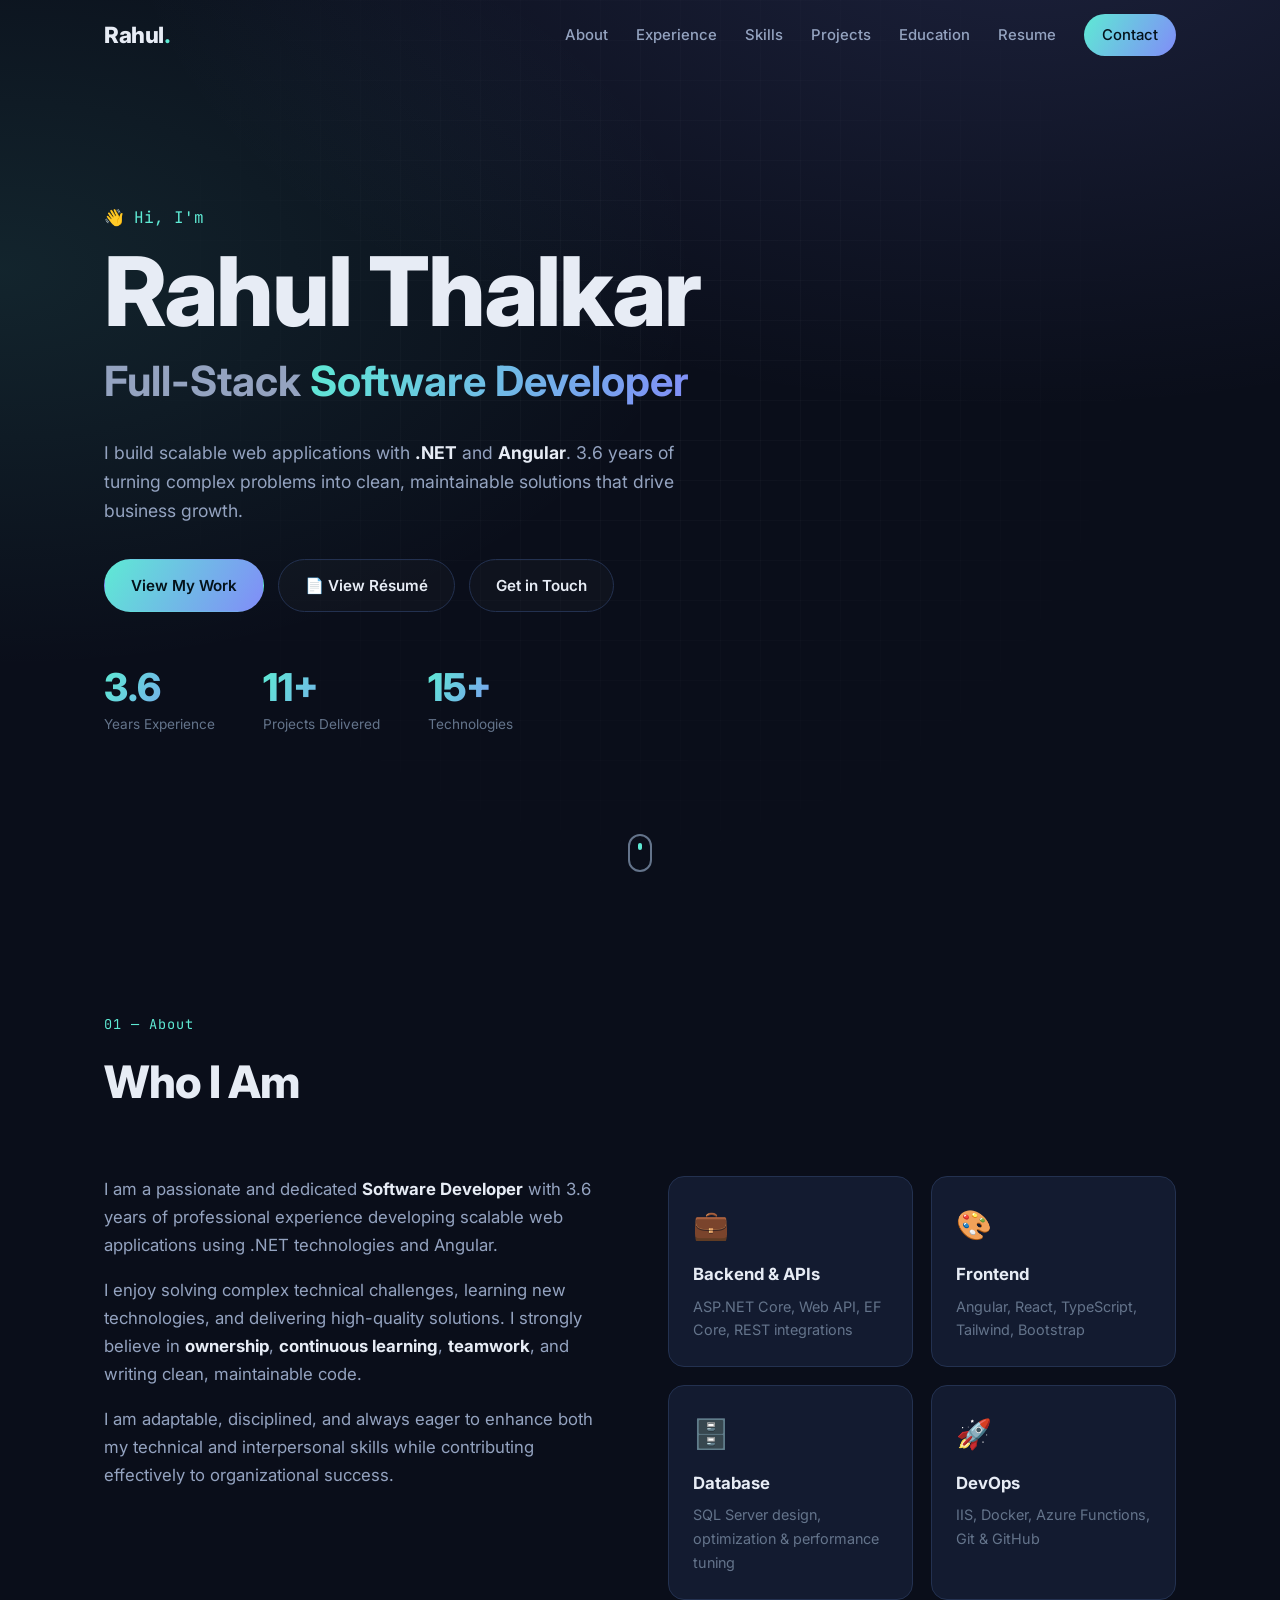
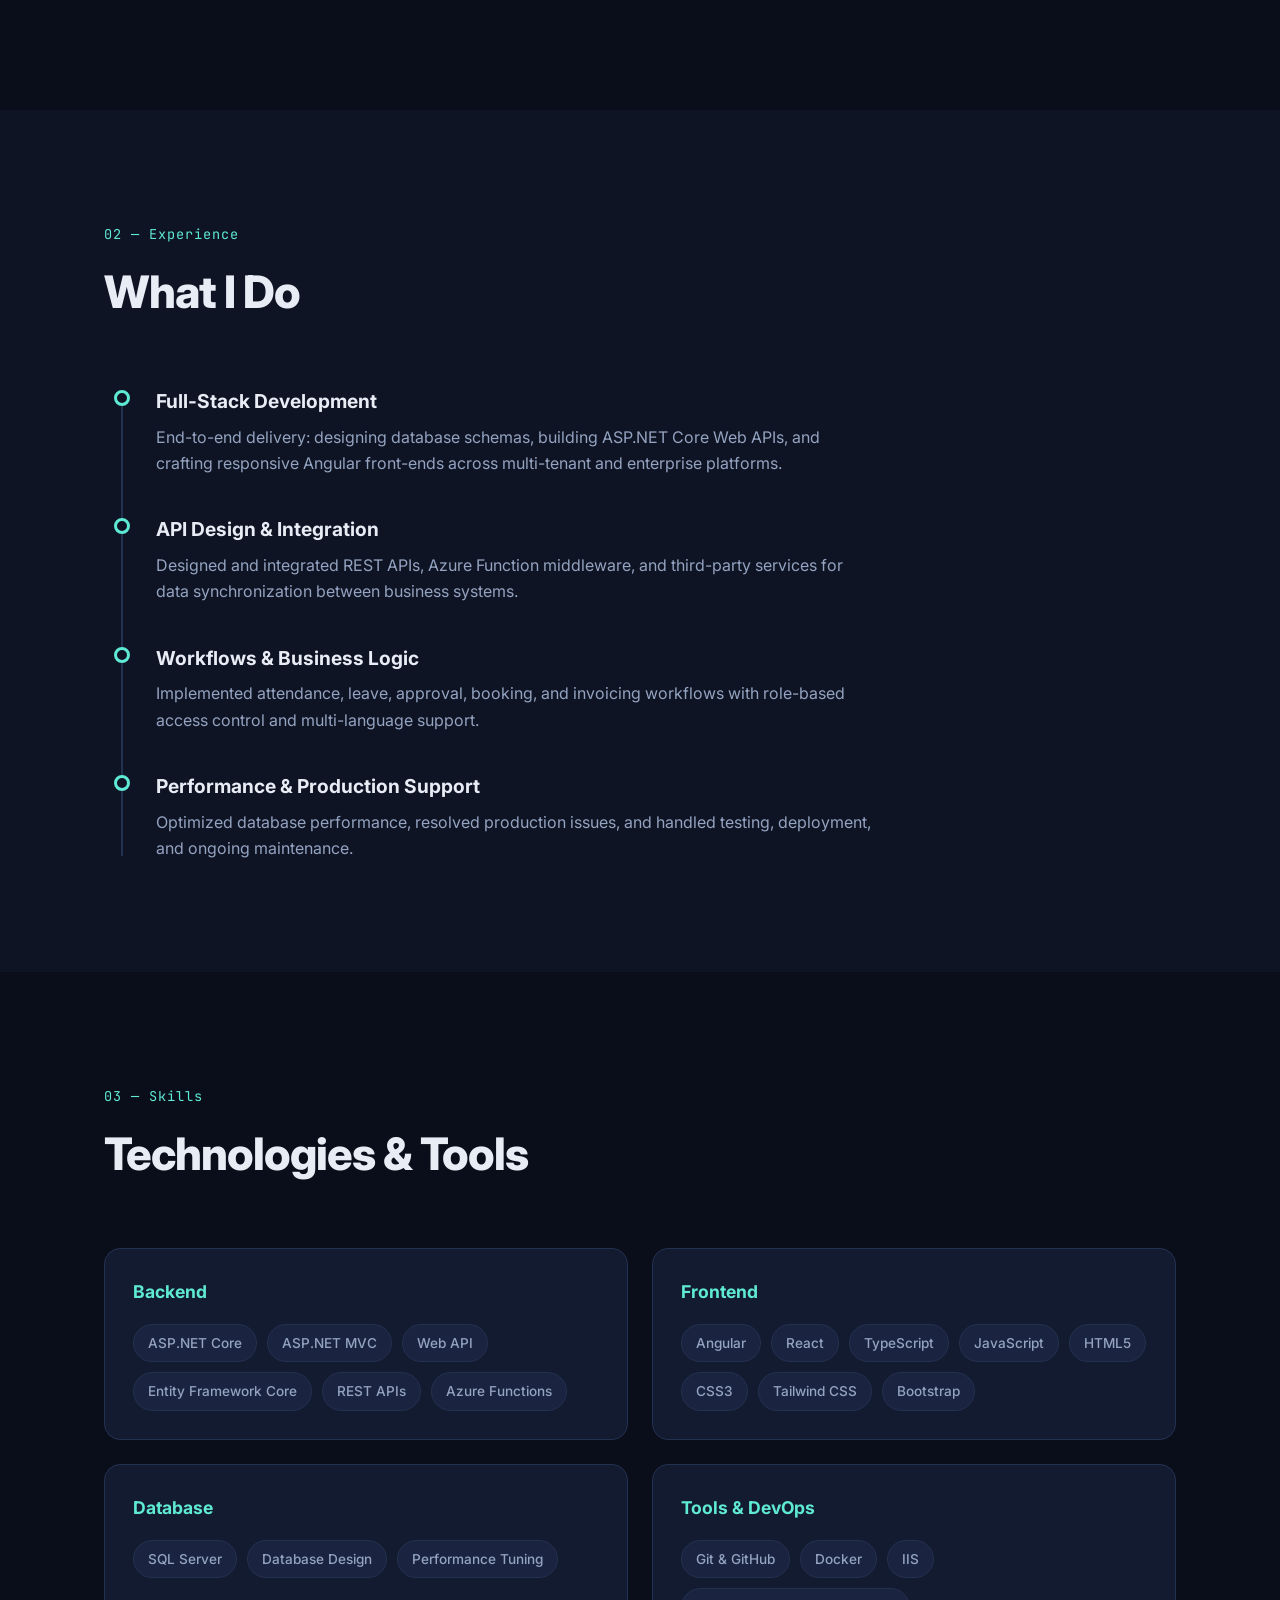
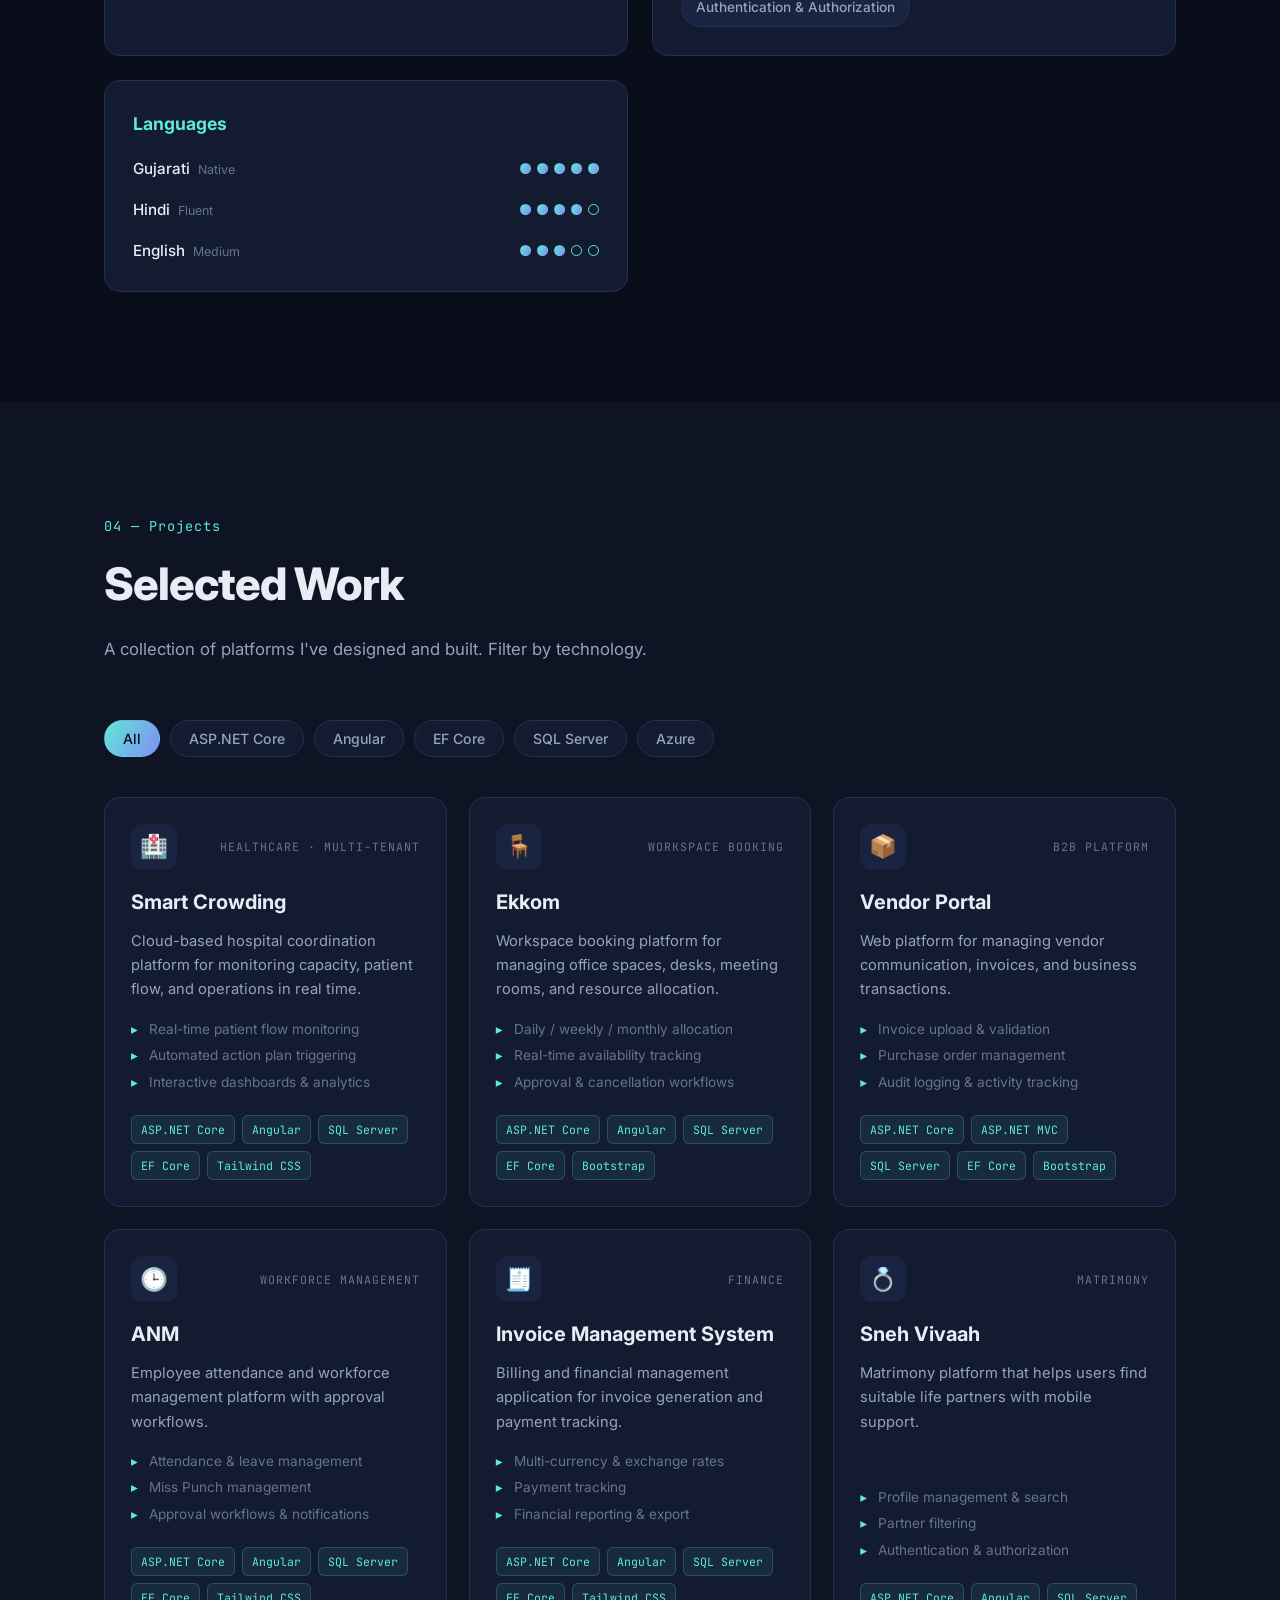
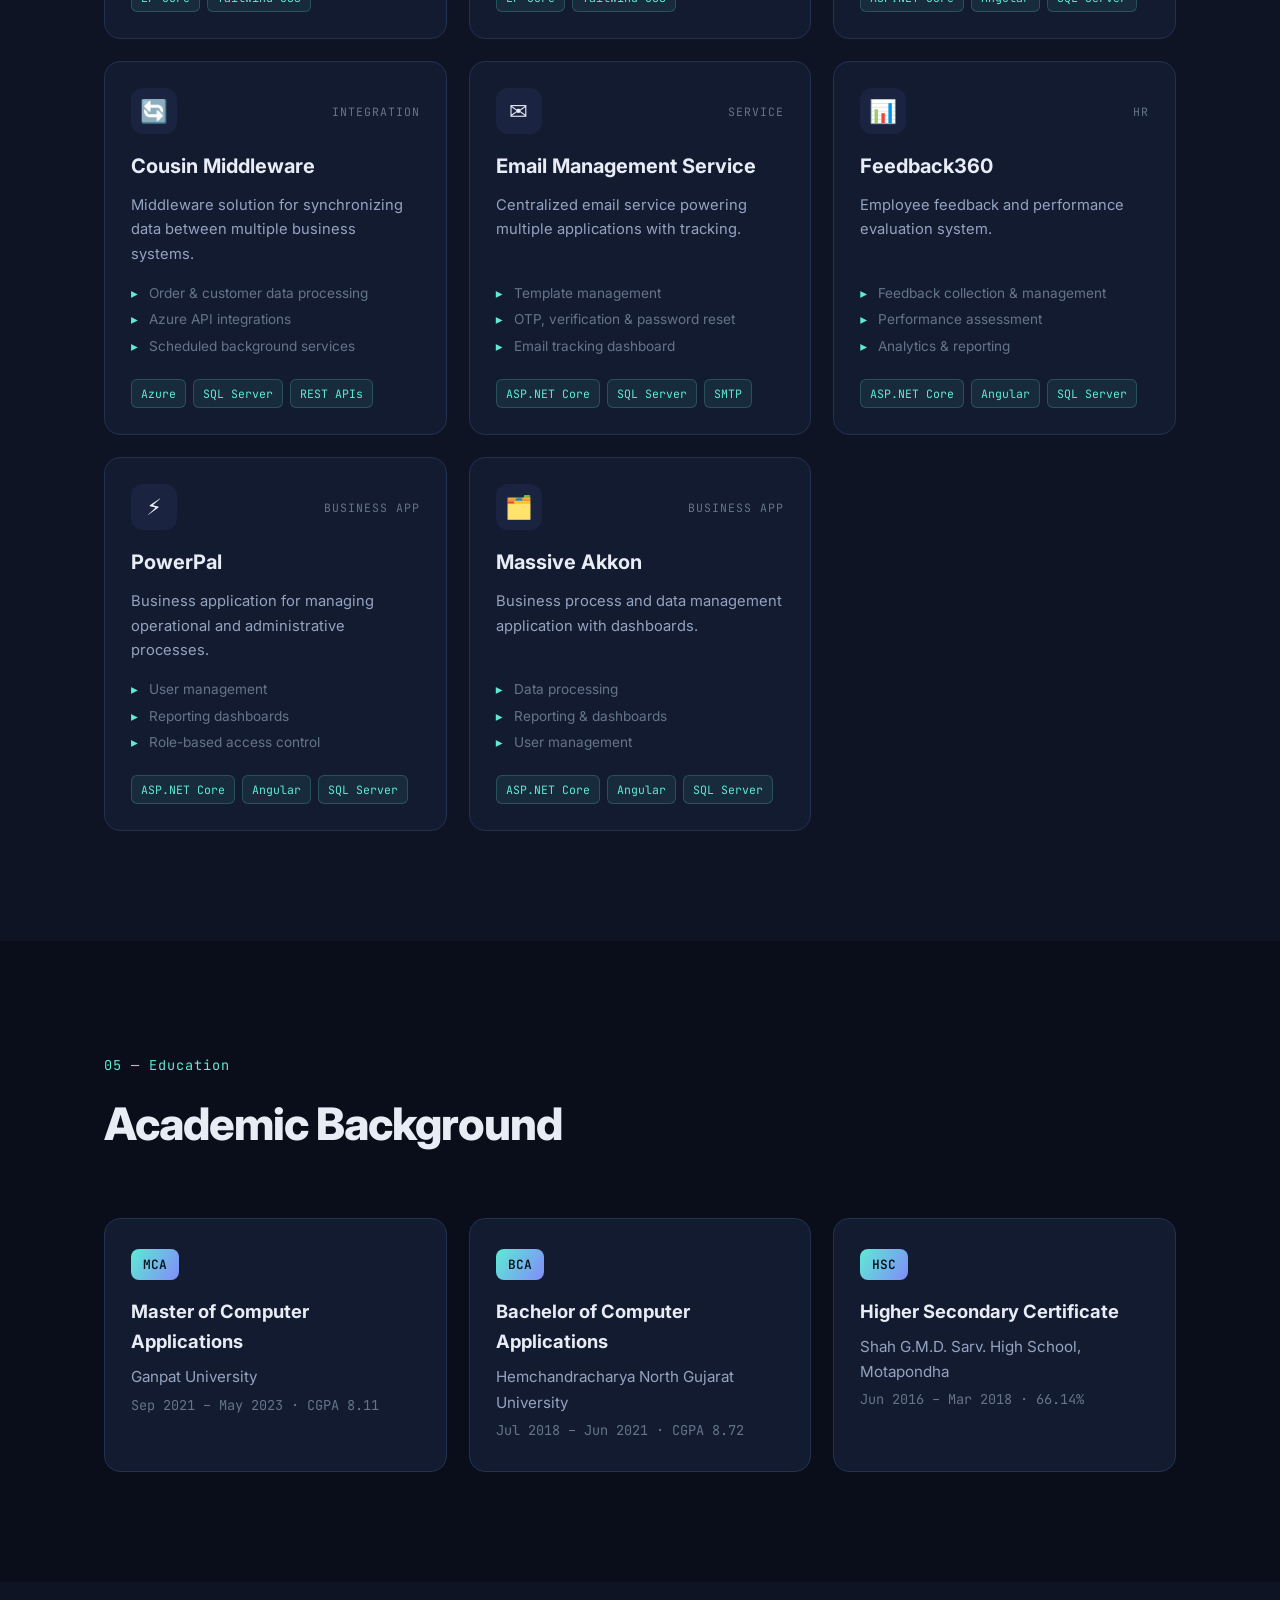
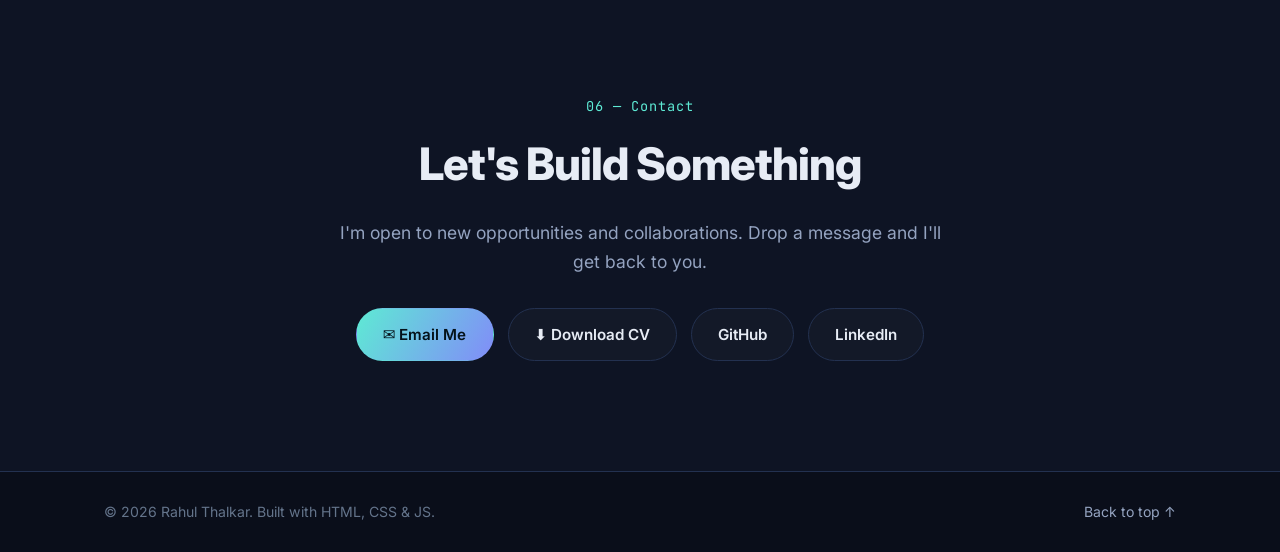
==== commit 23a5a228: "Update English language proficiency from Basic to Medium" ====
--- a/index.html
+++ b/index.html
@@ -246,8 +246,8 @@
                 <span class="lang-dots" data-score="4"></span>
               </div>
               <div class="lang-item">
-                <span class="lang-name">English <small>Basic</small></span>
-                <span class="lang-dots" data-score="2"></span>
+                <span class="lang-name">English <small>Medium</small></span>
+                <span class="lang-dots" data-score="3"></span>
               </div>
             </div>
           </div>
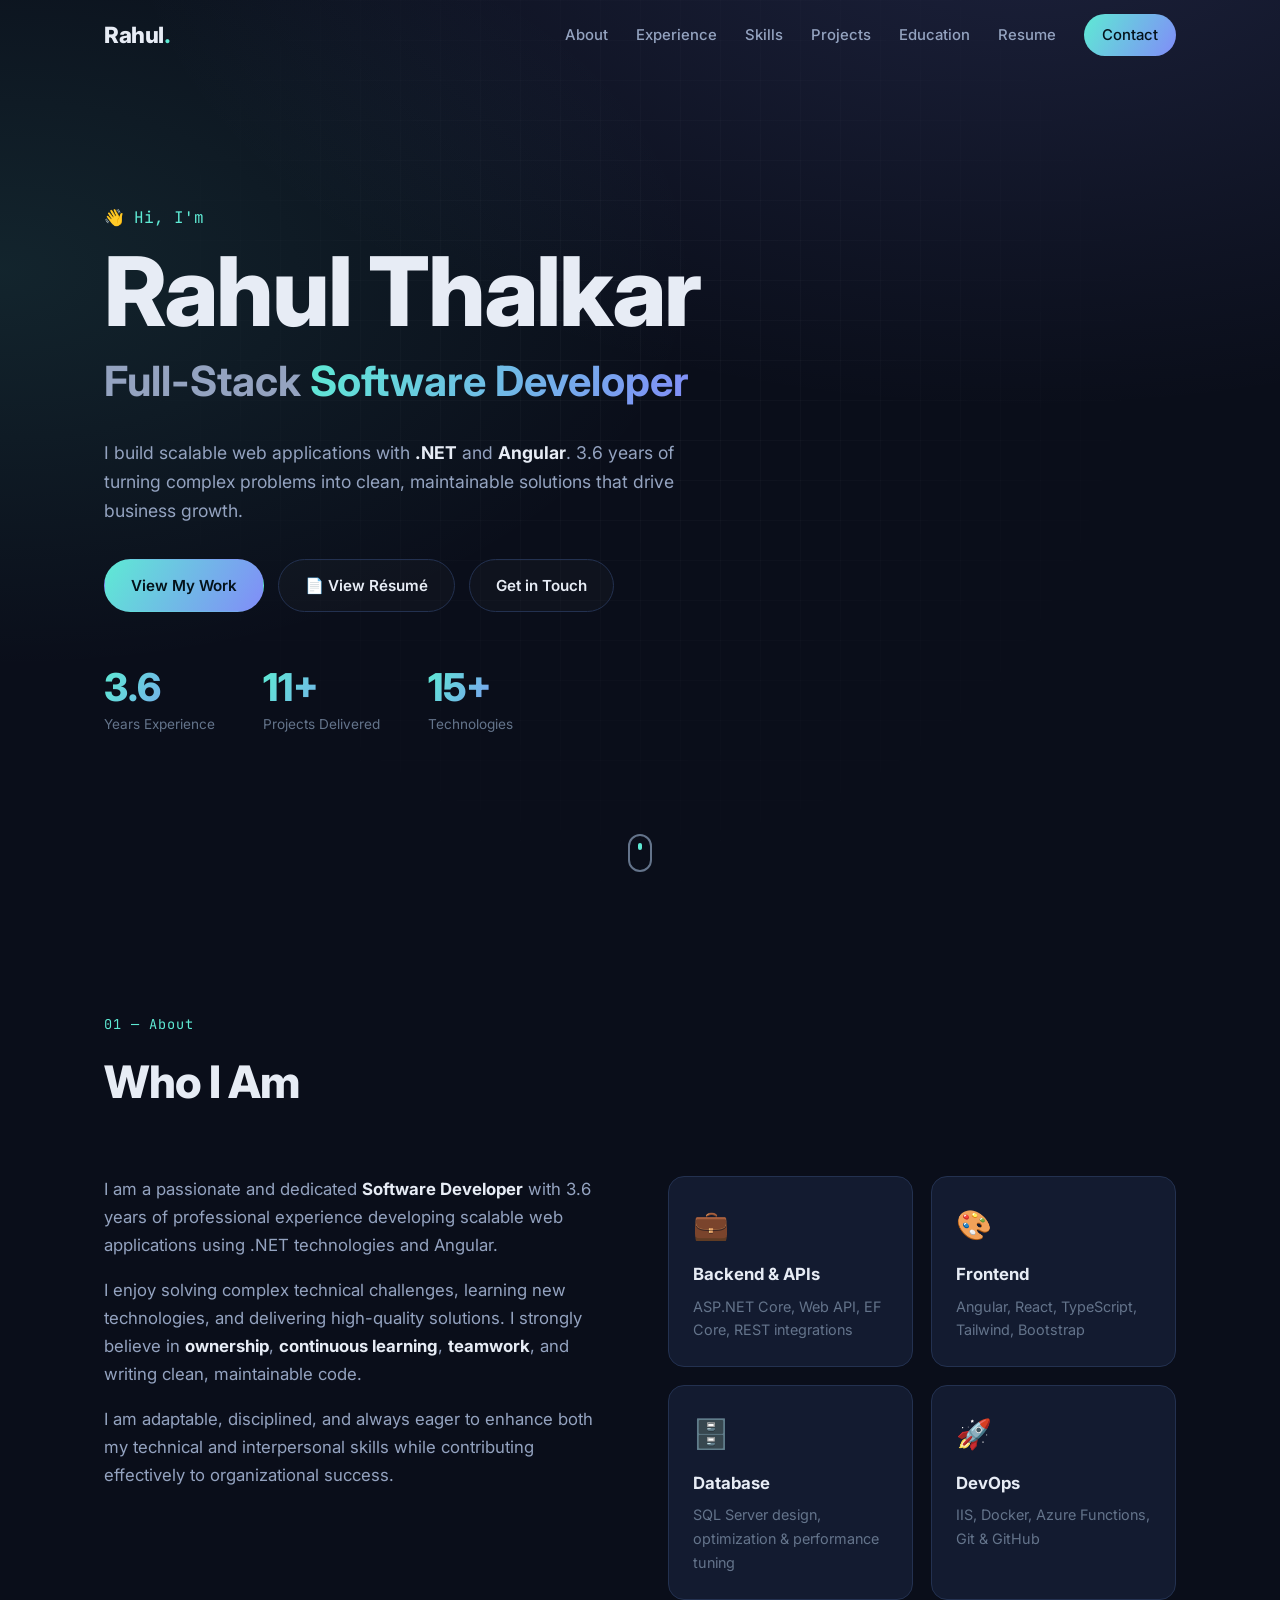
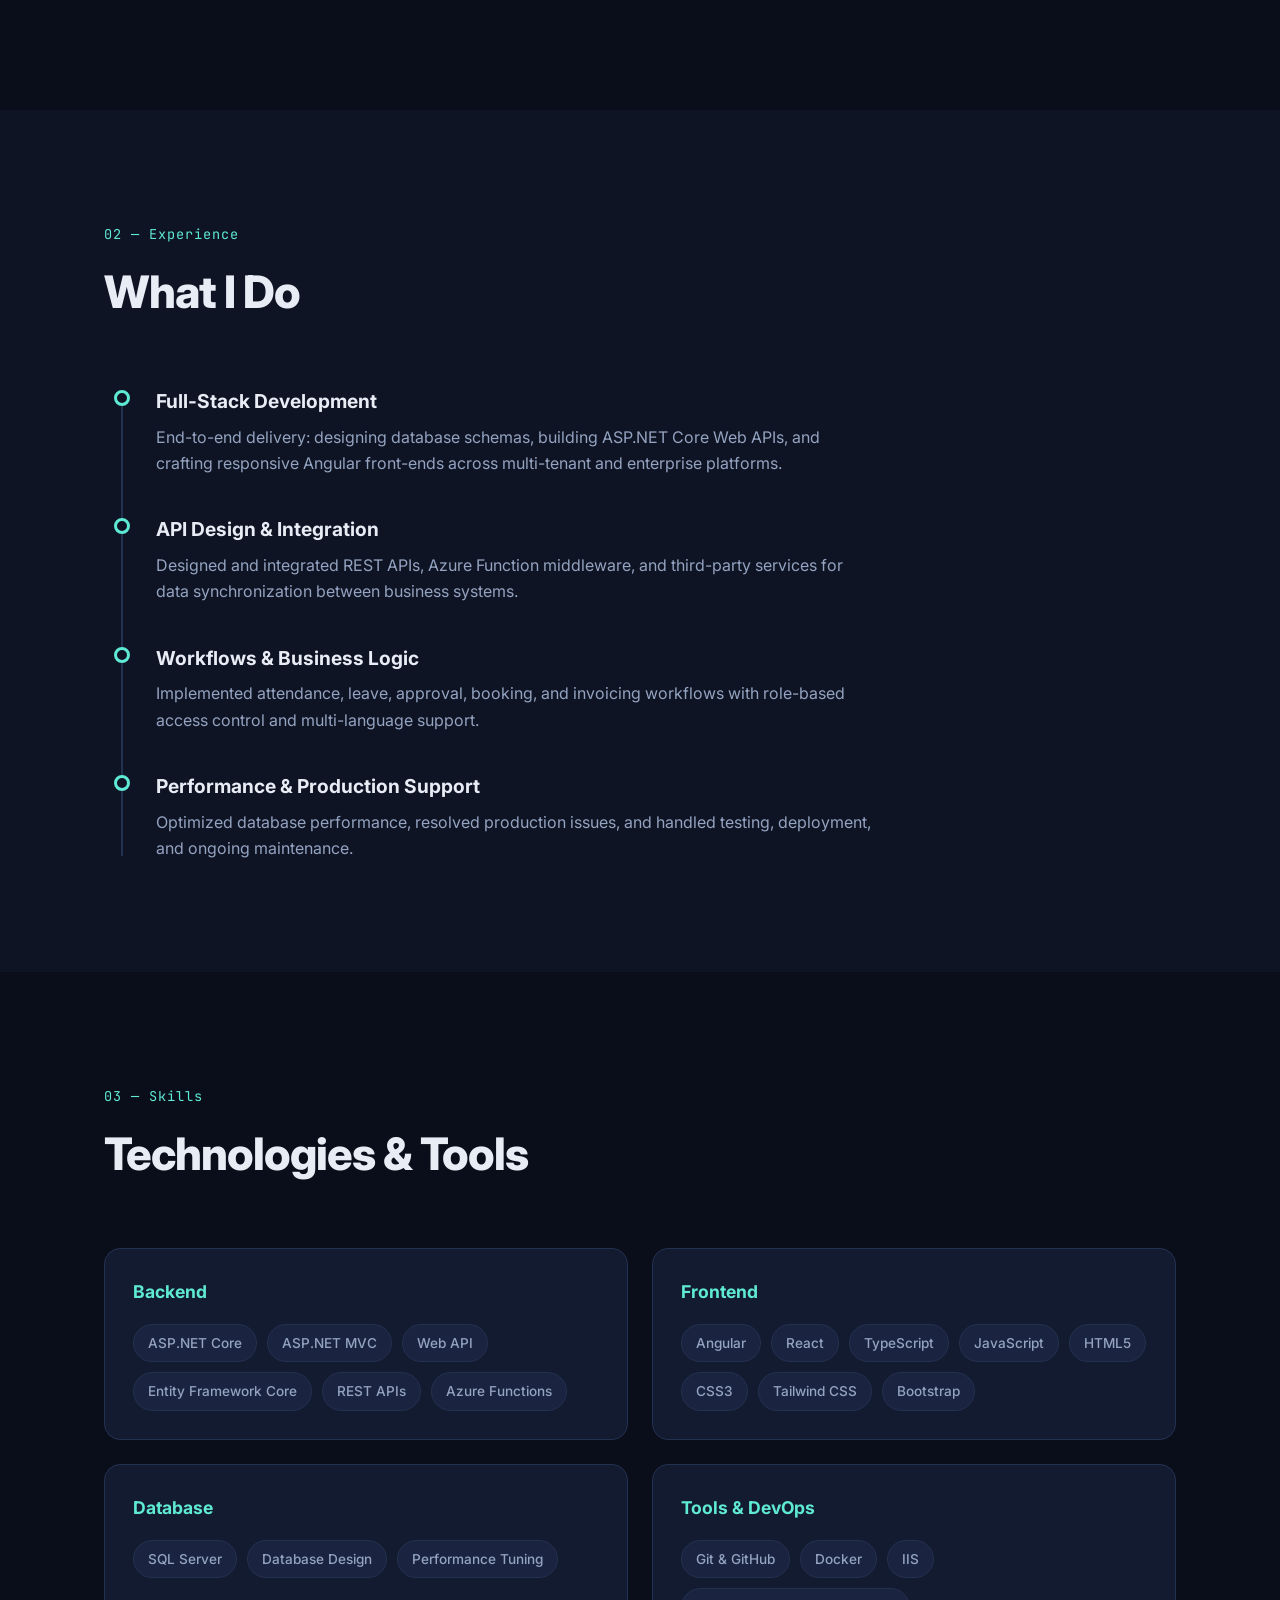
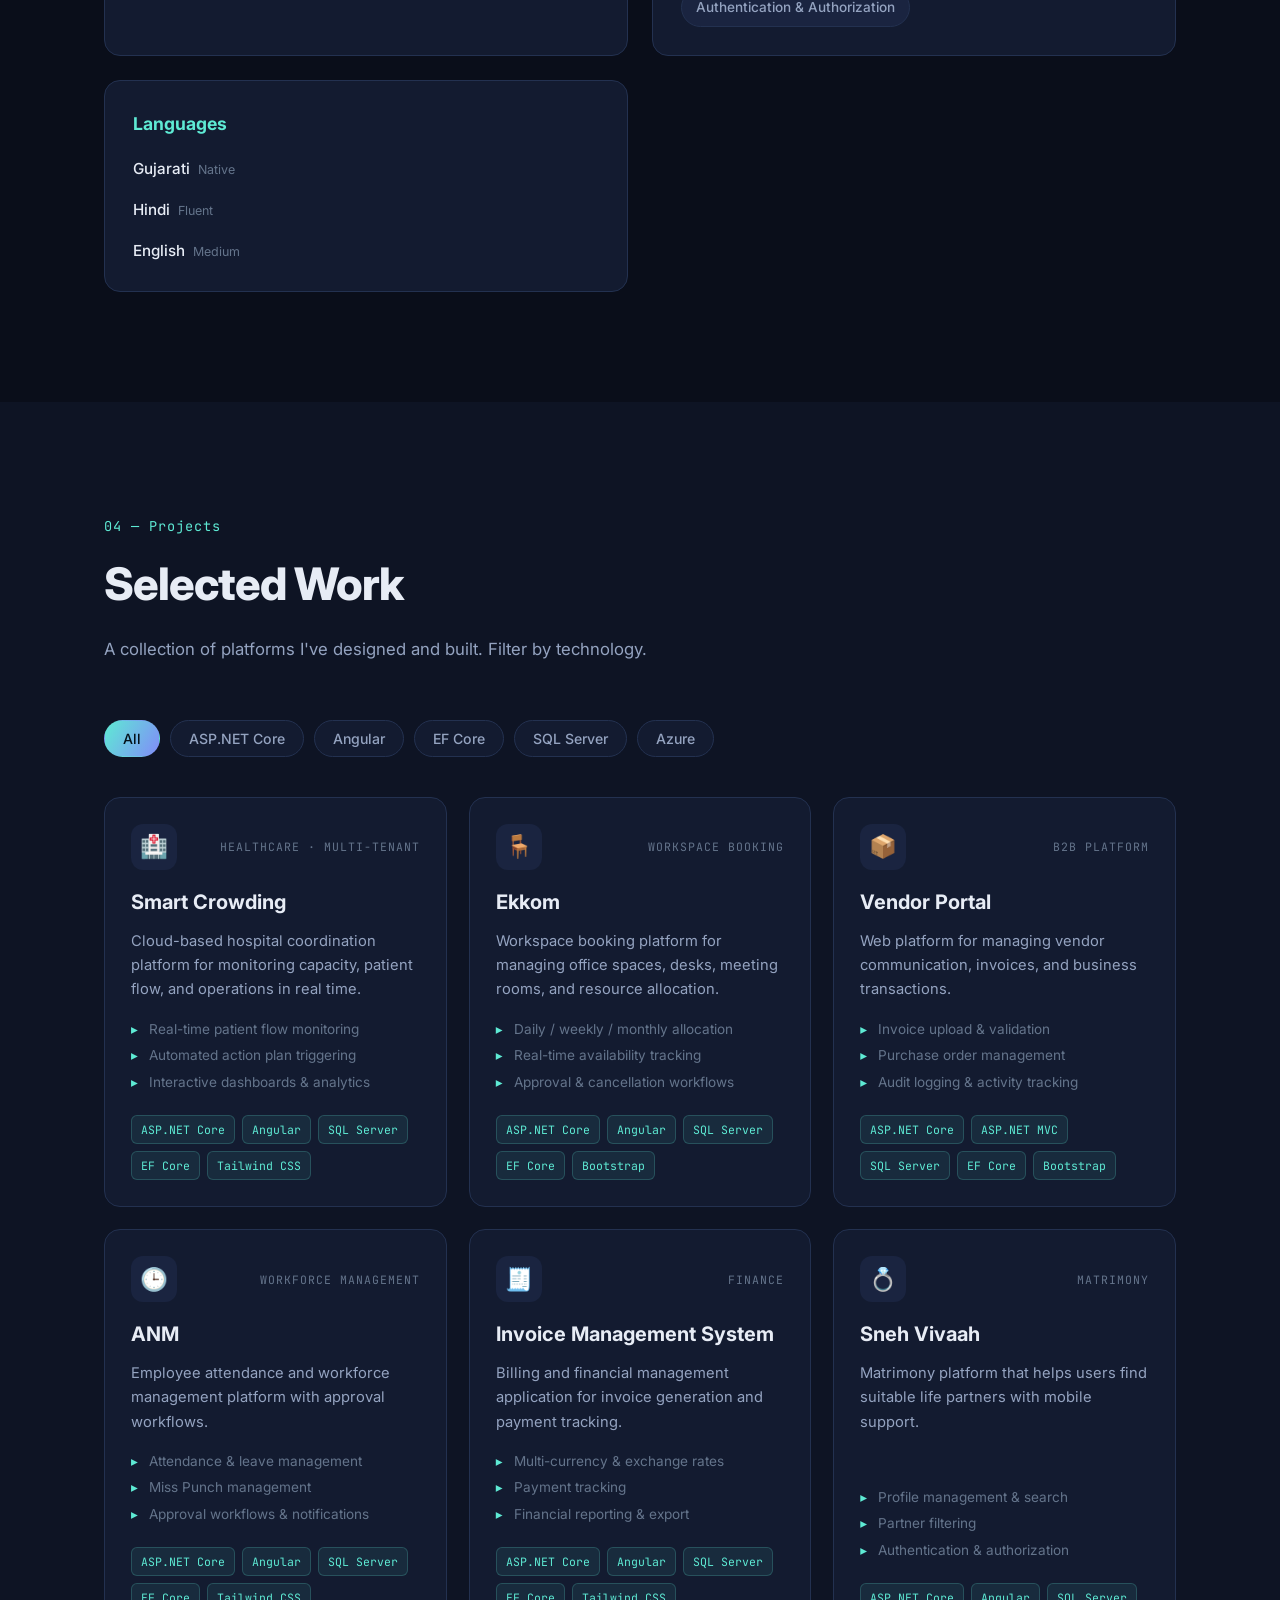
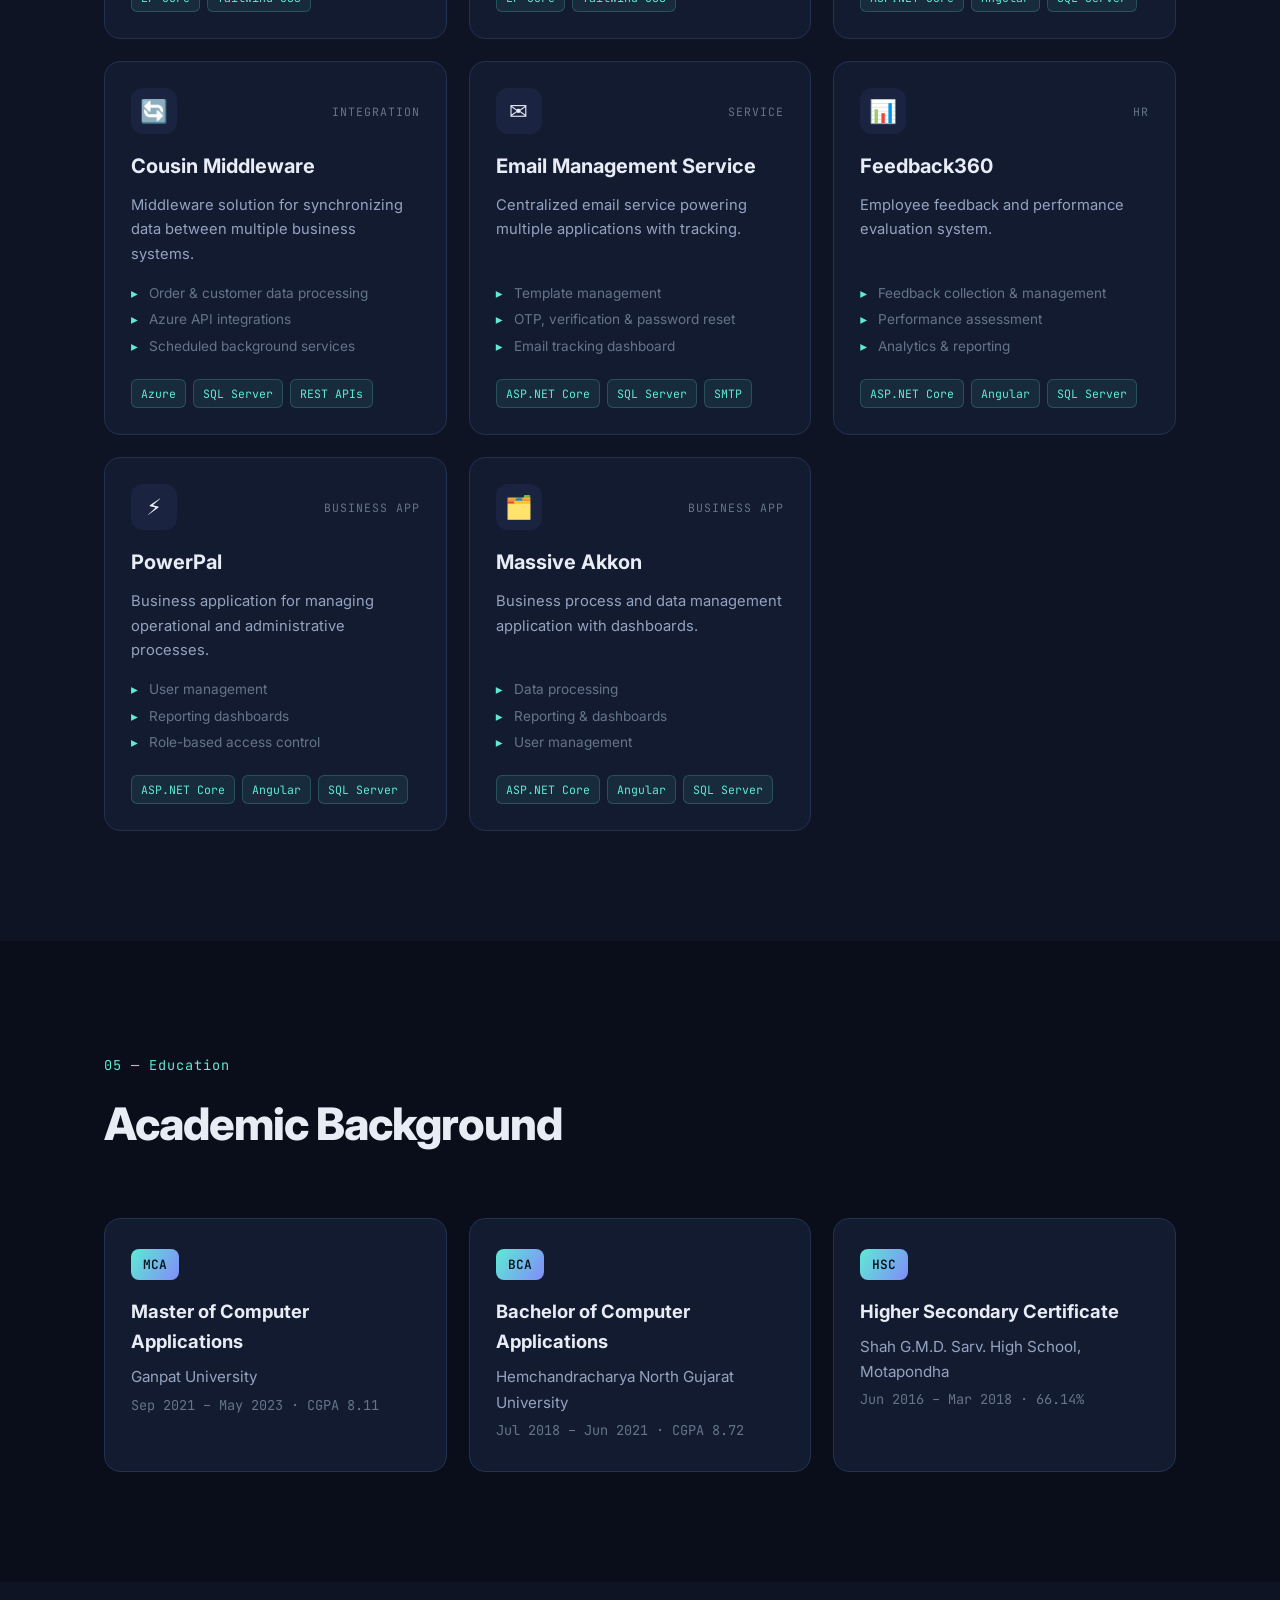
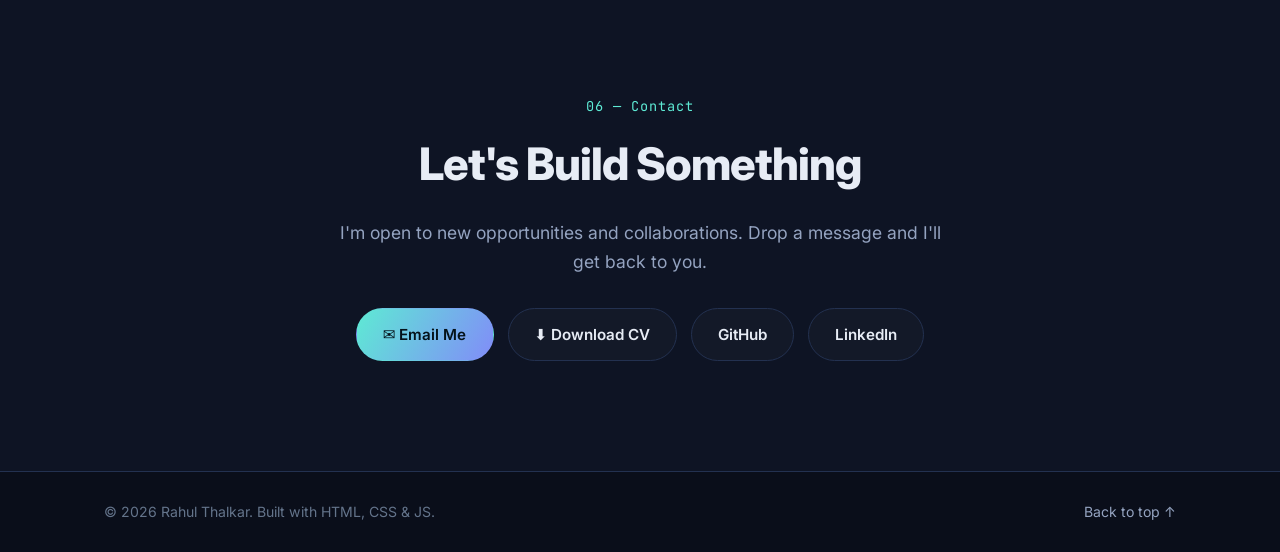
==== commit 7618195d: "Comment out language proficiency dots" ====
--- a/index.html
+++ b/index.html
@@ -239,15 +239,15 @@
             <div class="lang-list">
               <div class="lang-item">
                 <span class="lang-name">Gujarati <small>Native</small></span>
-                <span class="lang-dots" data-score="5"></span>
+                <!-- <span class="lang-dots" data-score="5"></span> -->
               </div>
               <div class="lang-item">
                 <span class="lang-name">Hindi <small>Fluent</small></span>
-                <span class="lang-dots" data-score="4"></span>
+                <!-- <span class="lang-dots" data-score="4"></span> -->
               </div>
               <div class="lang-item">
                 <span class="lang-name">English <small>Medium</small></span>
-                <span class="lang-dots" data-score="3"></span>
+                <!-- <span class="lang-dots" data-score="3"></span> -->
               </div>
             </div>
           </div>
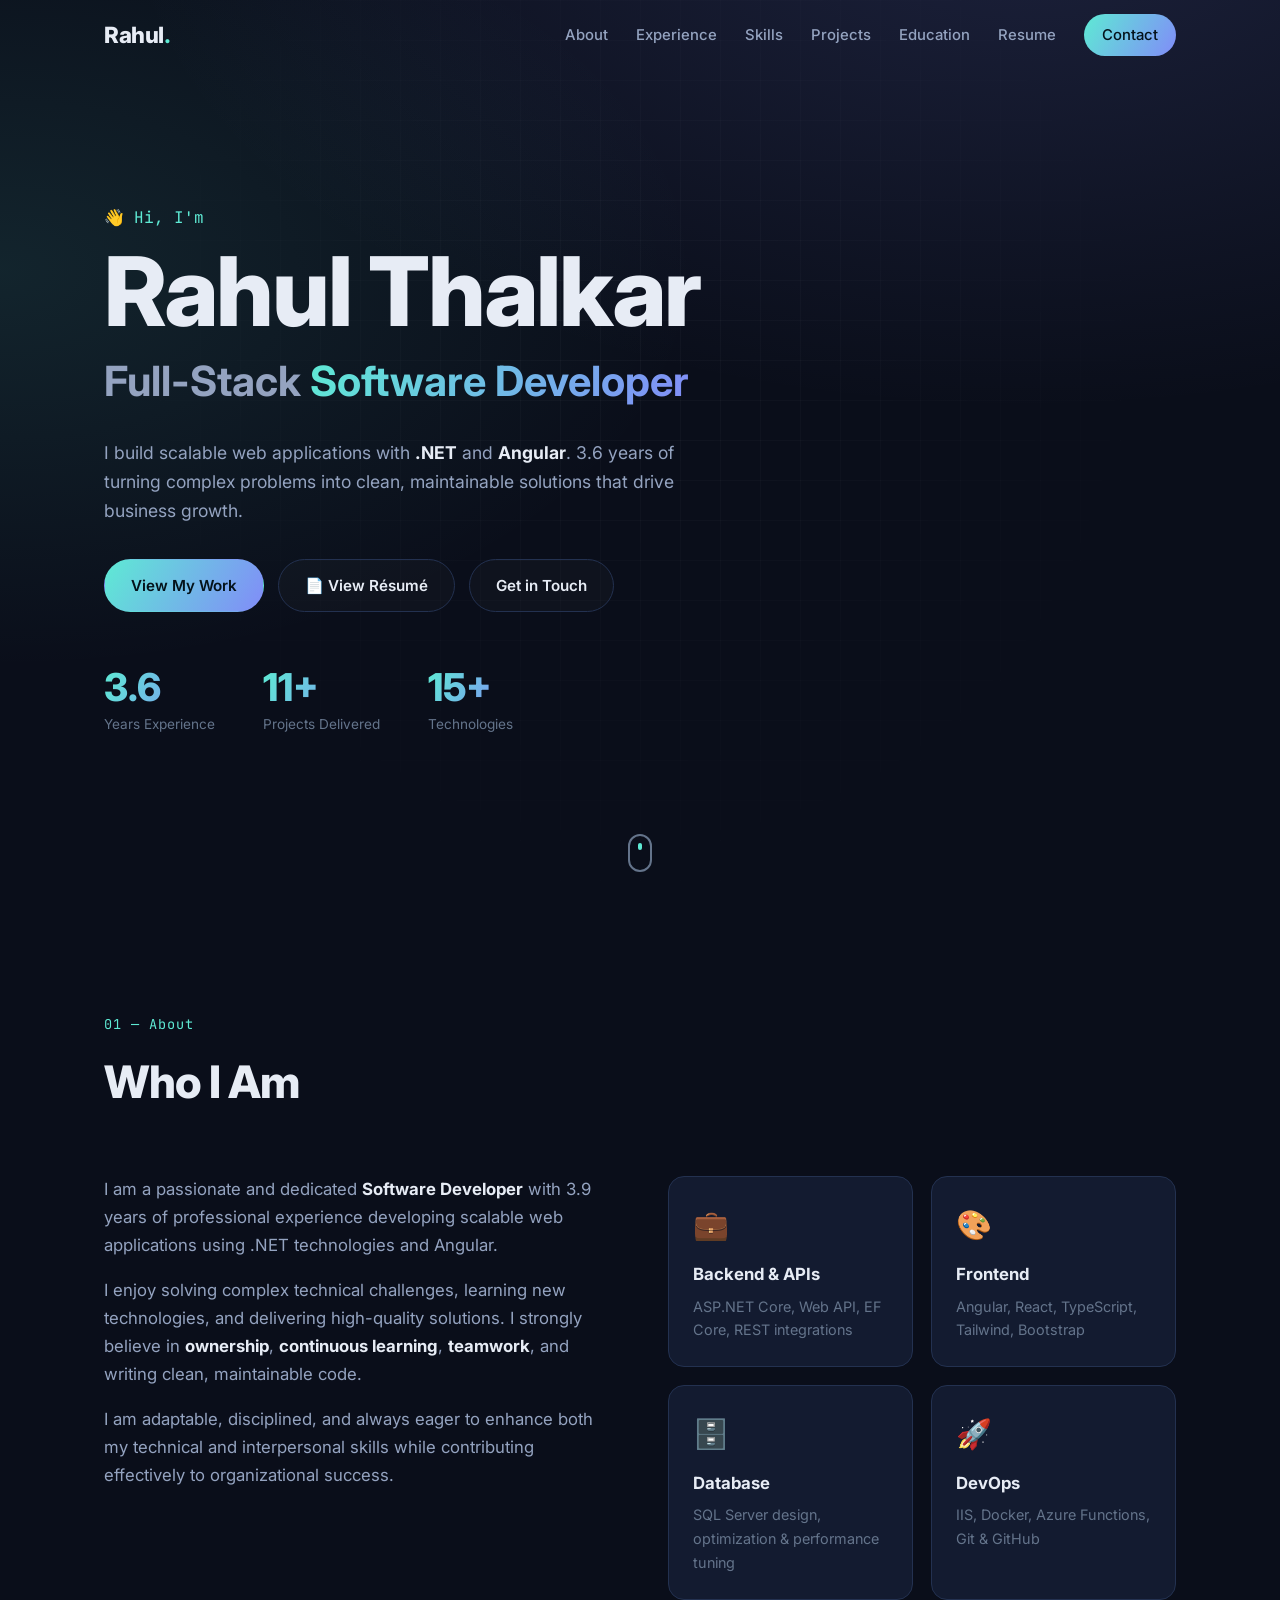
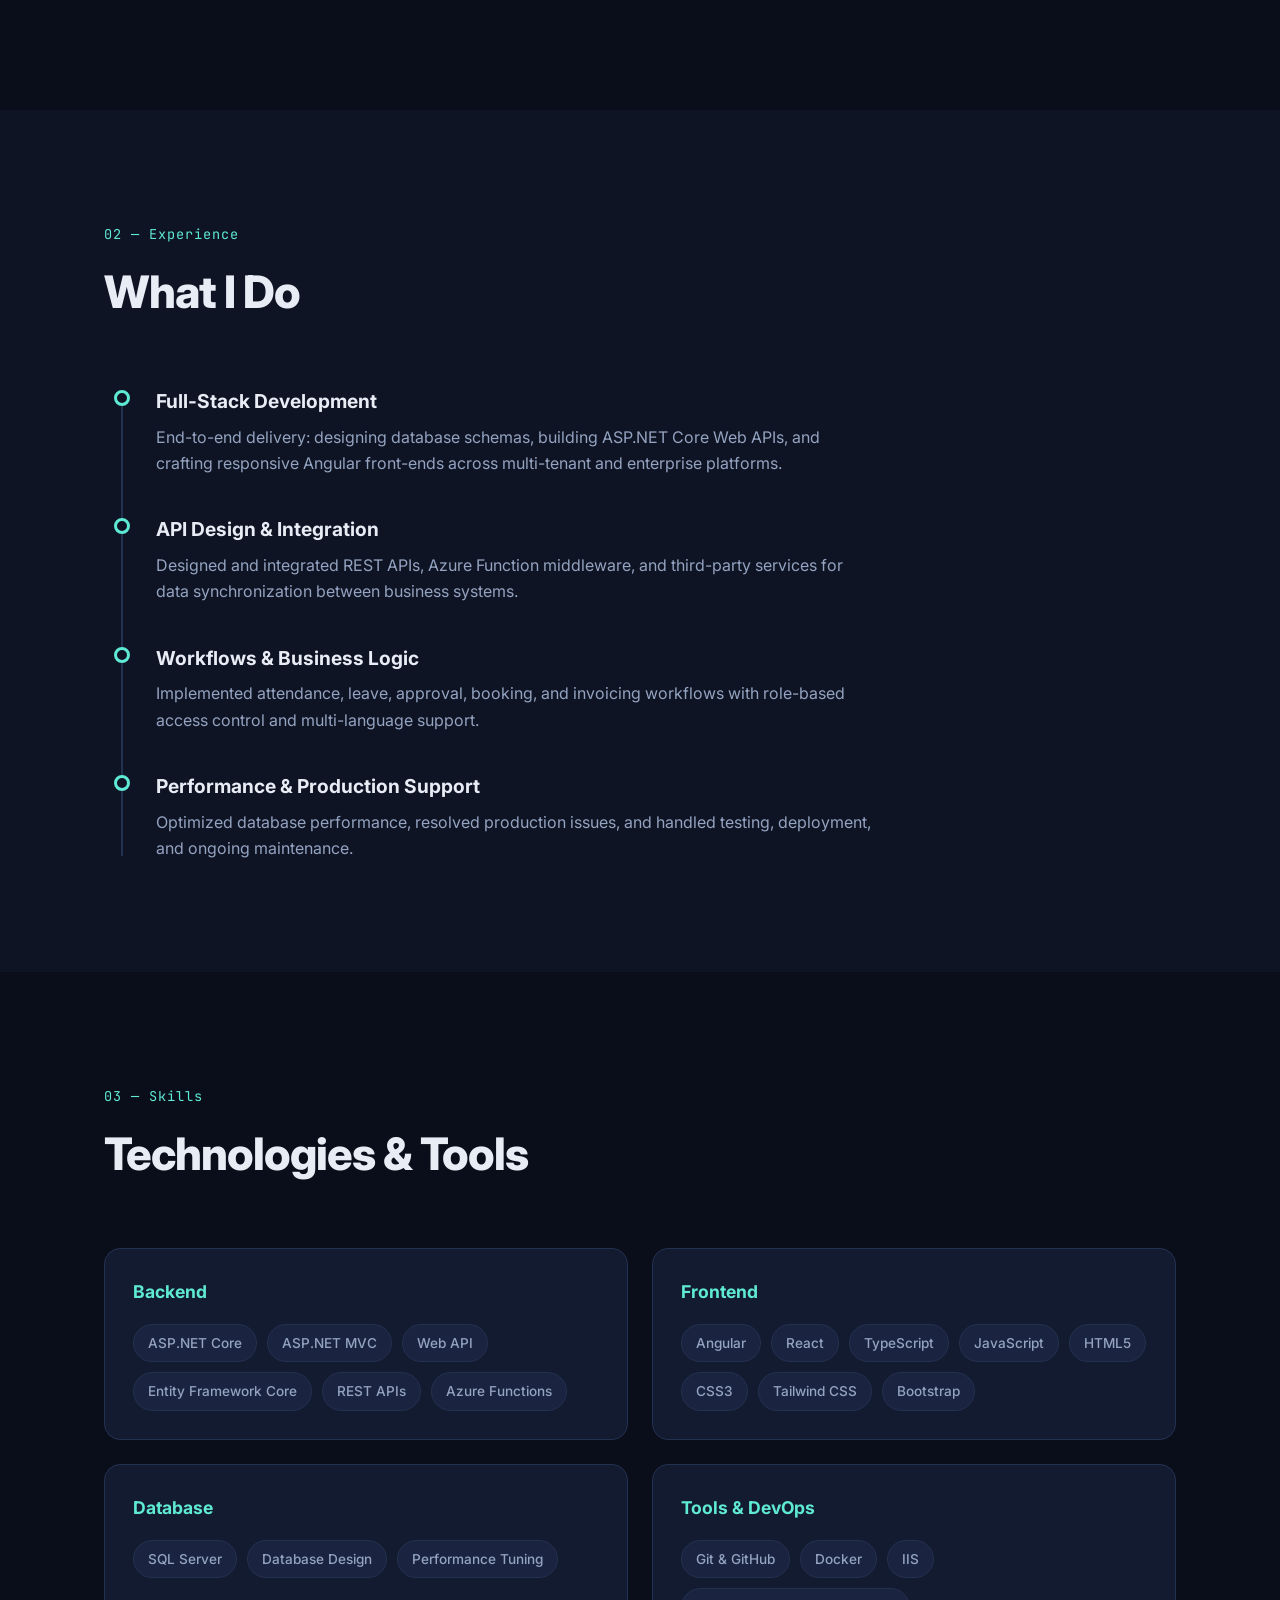
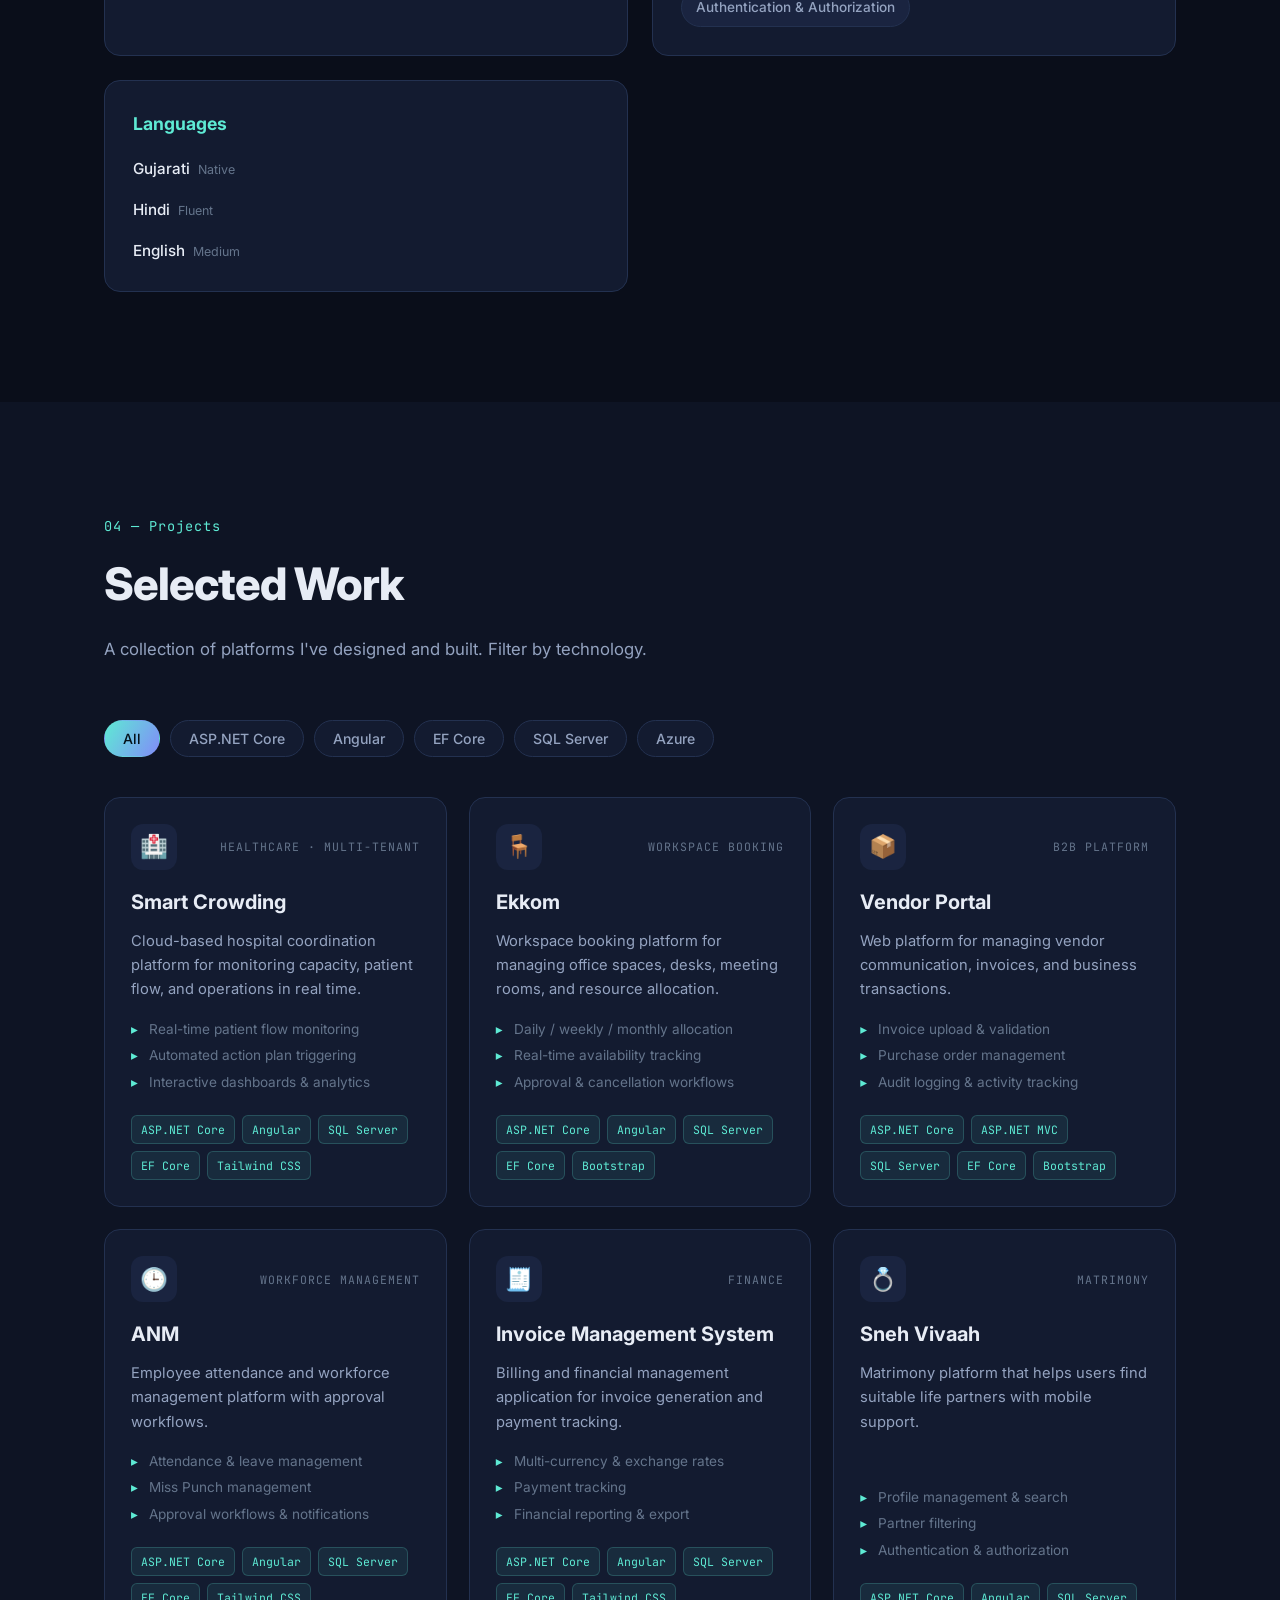
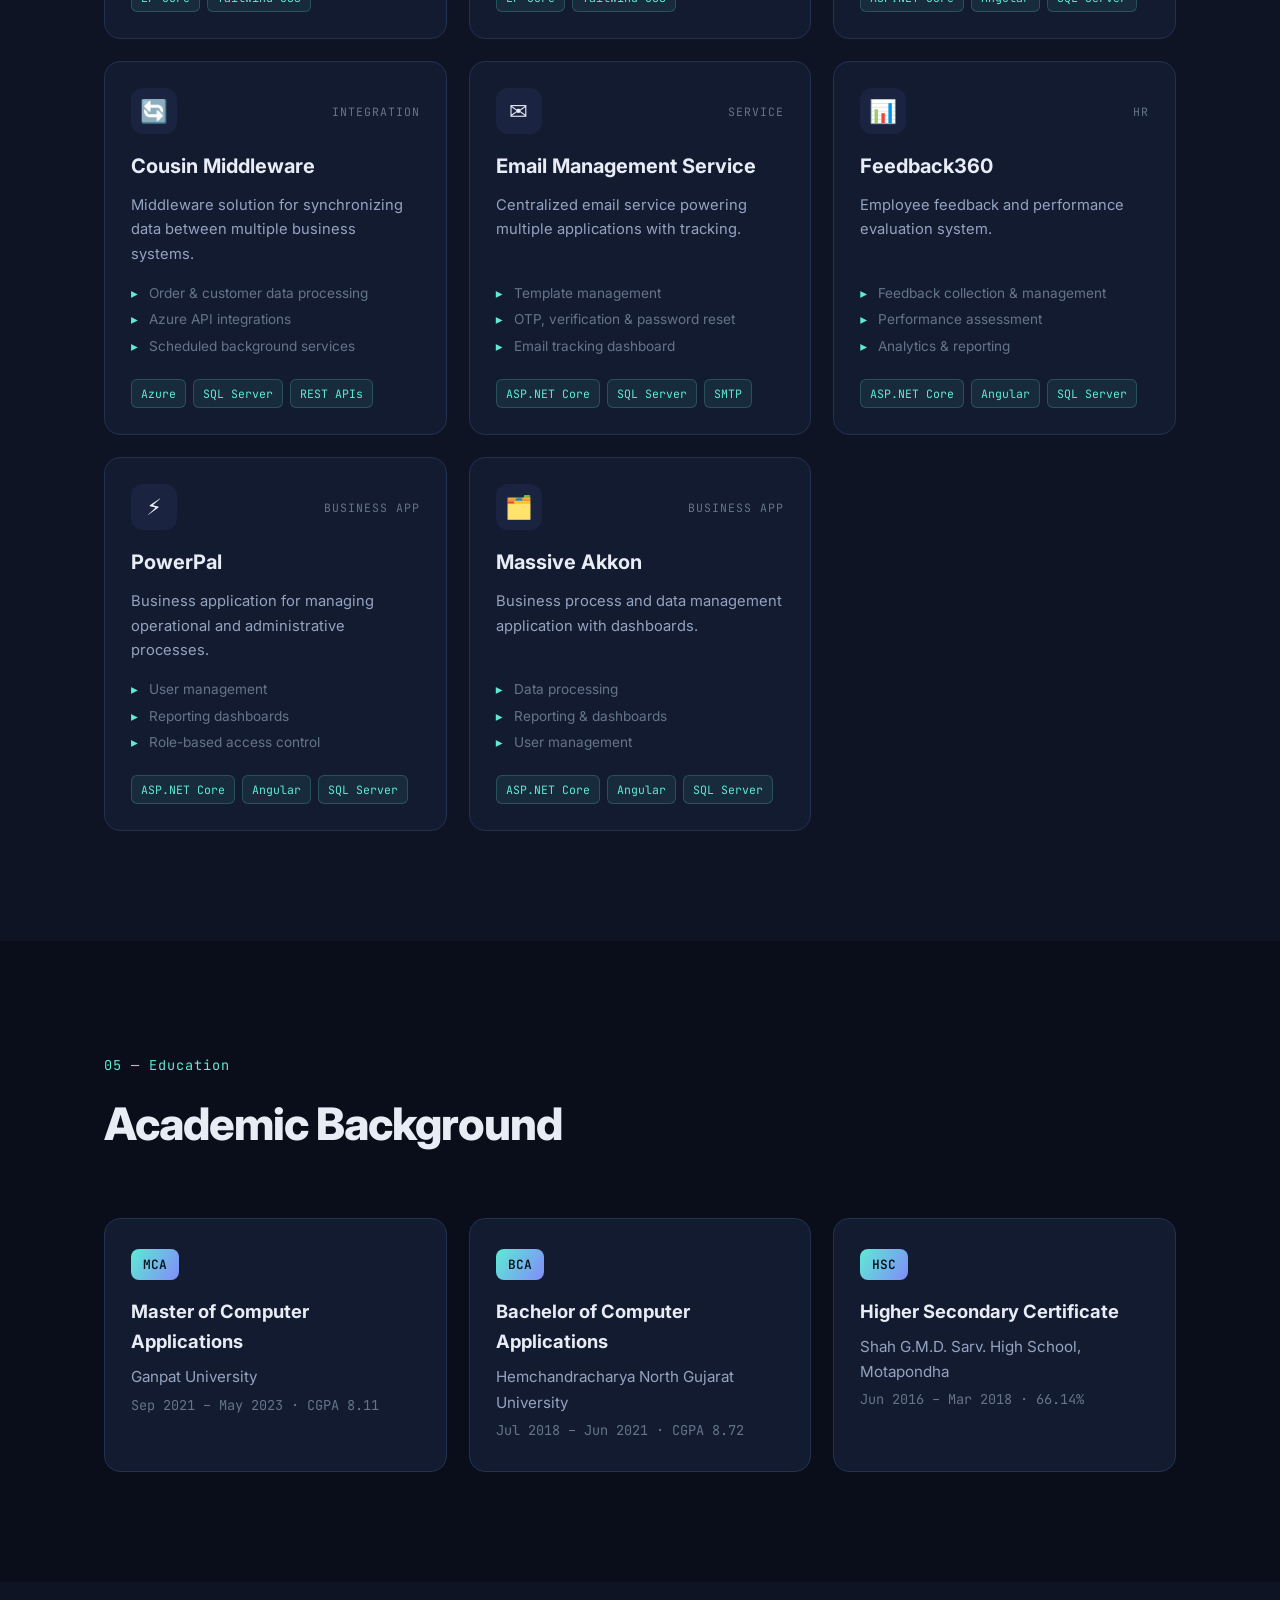
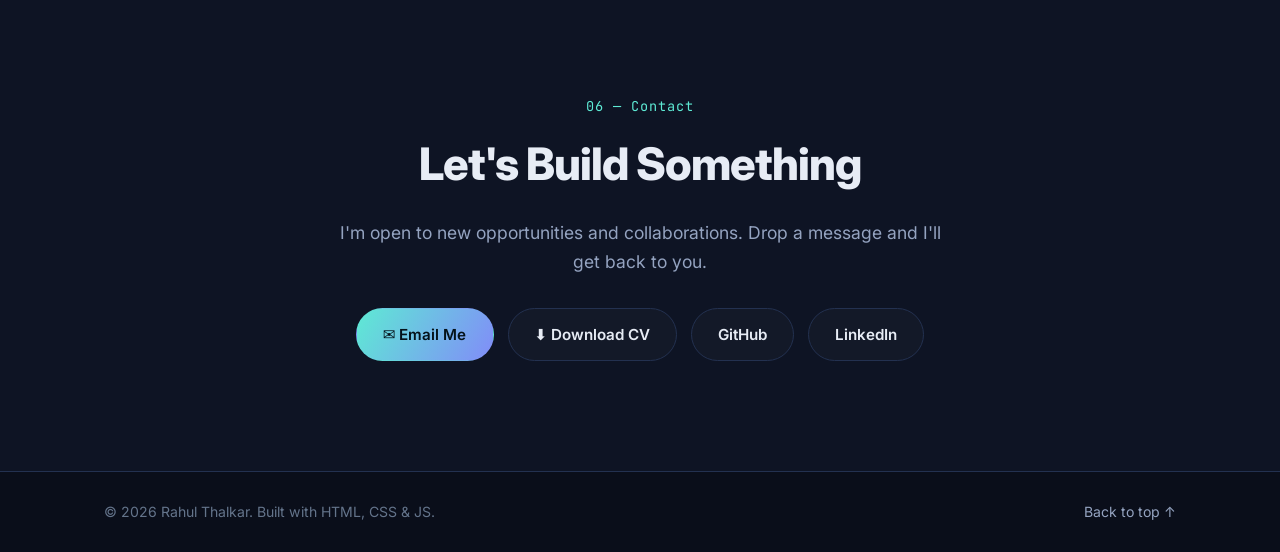
==== commit 8326cc41: "Update experience duration from 3.6 to 3.9 years" ====
--- a/index.html
+++ b/index.html
@@ -89,7 +89,7 @@
           <div class="about-text reveal">
             <p>
               I am a passionate and dedicated <strong>Software Developer</strong>
-              with 3.6 years of professional experience developing scalable web
+              with 3.9 years of professional experience developing scalable web
               applications using .NET technologies and Angular.
             </p>
             <p>
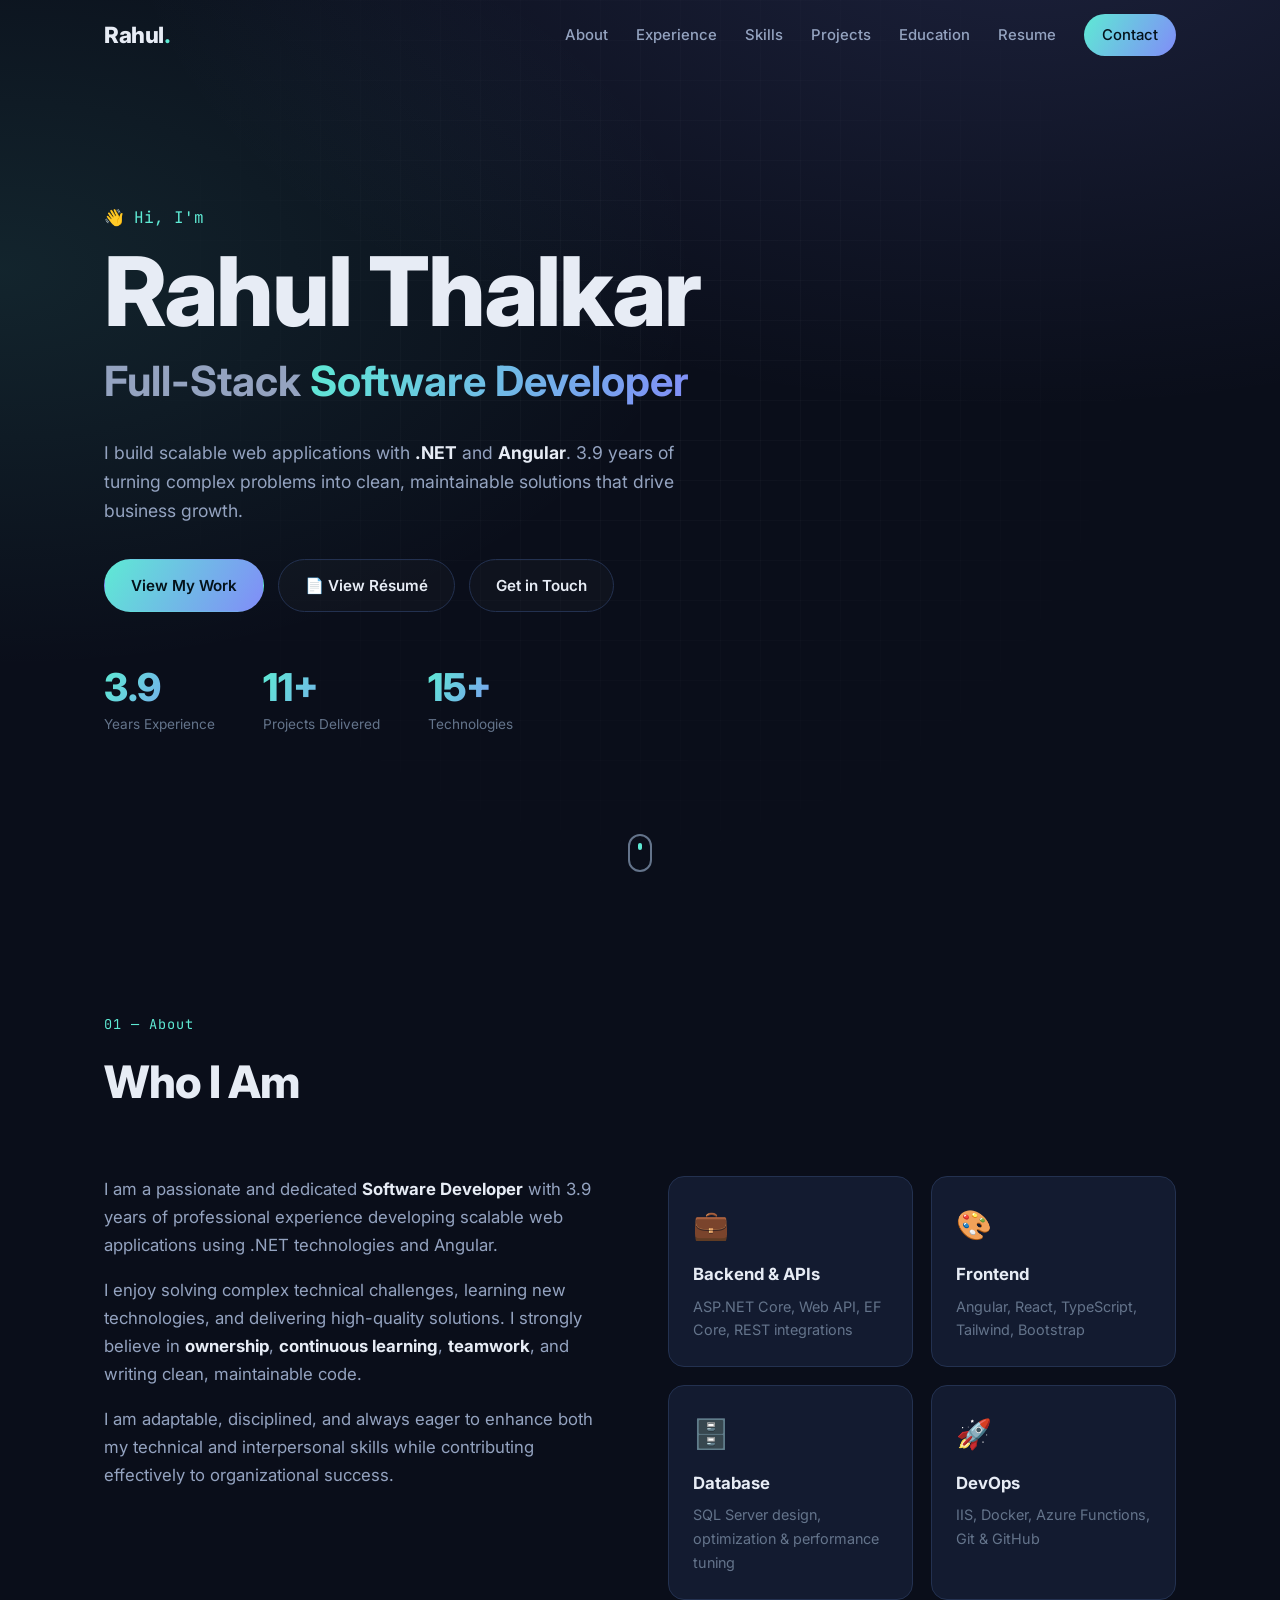
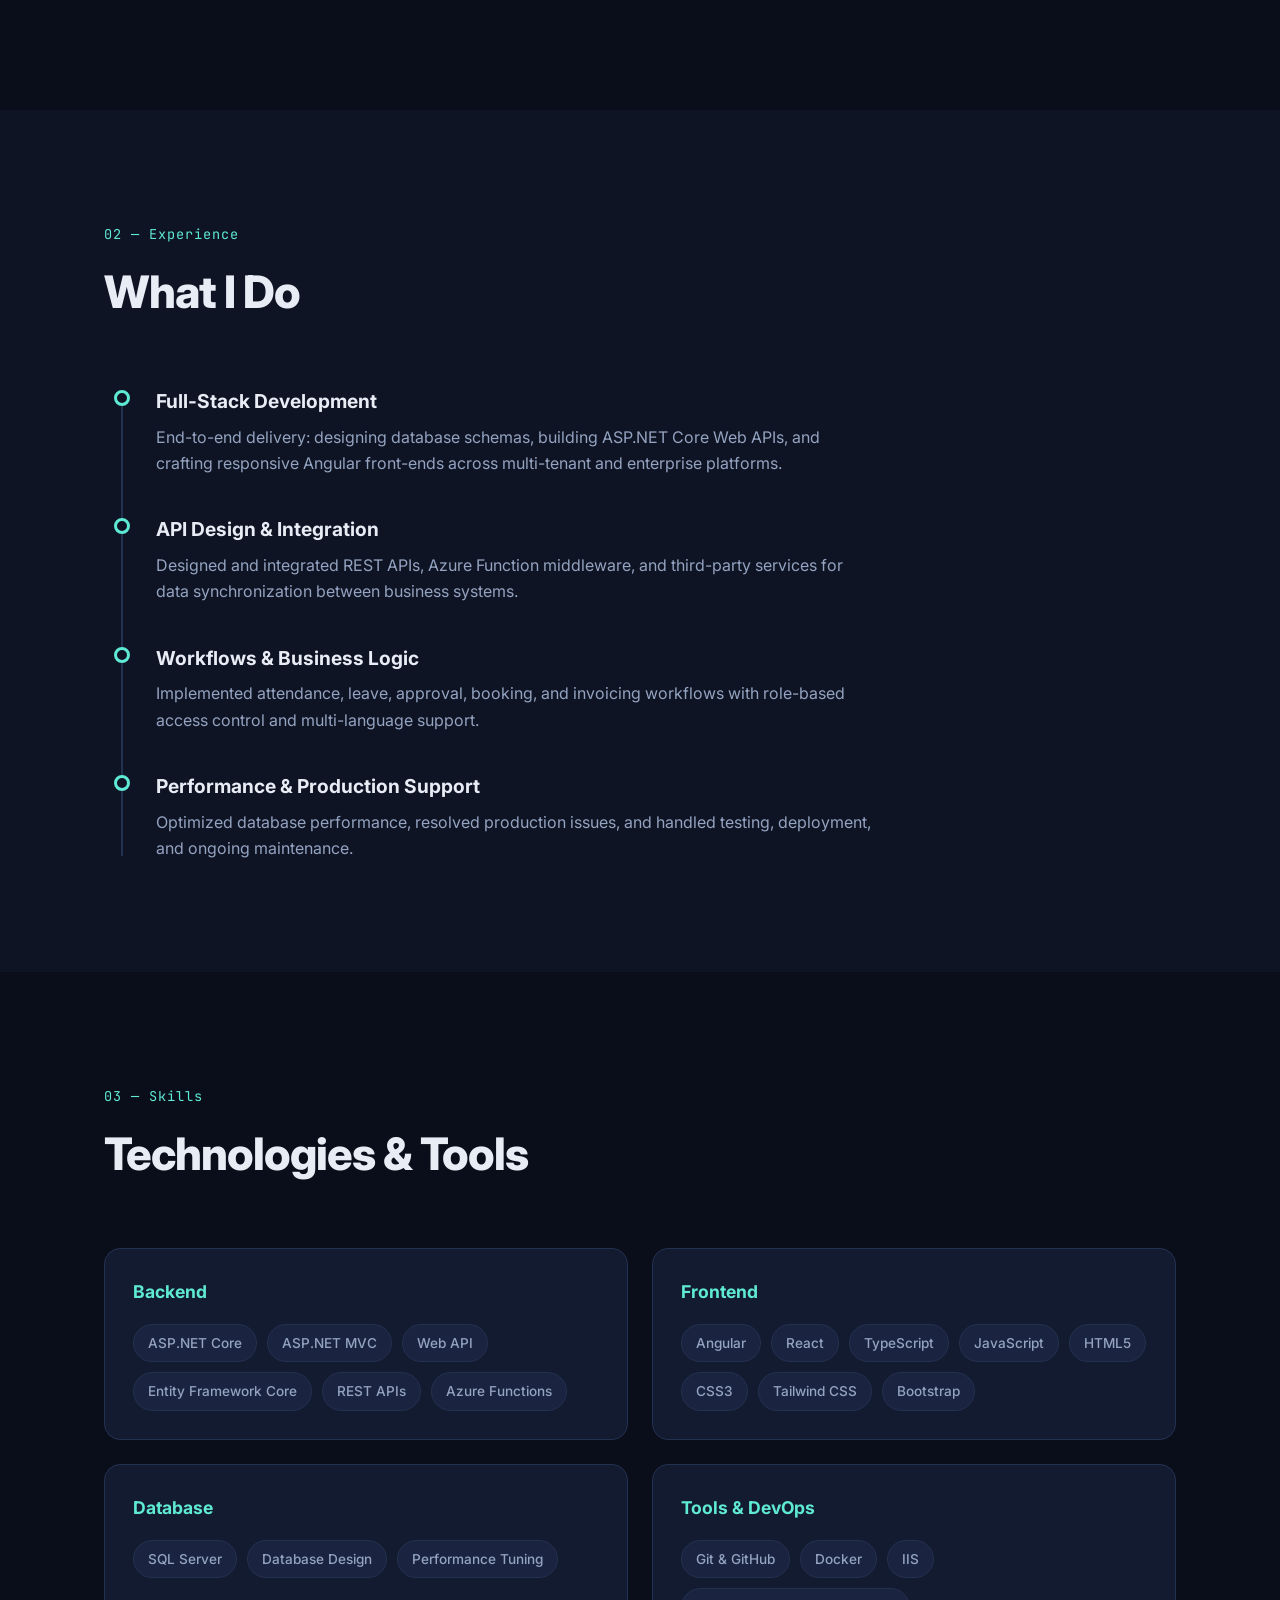
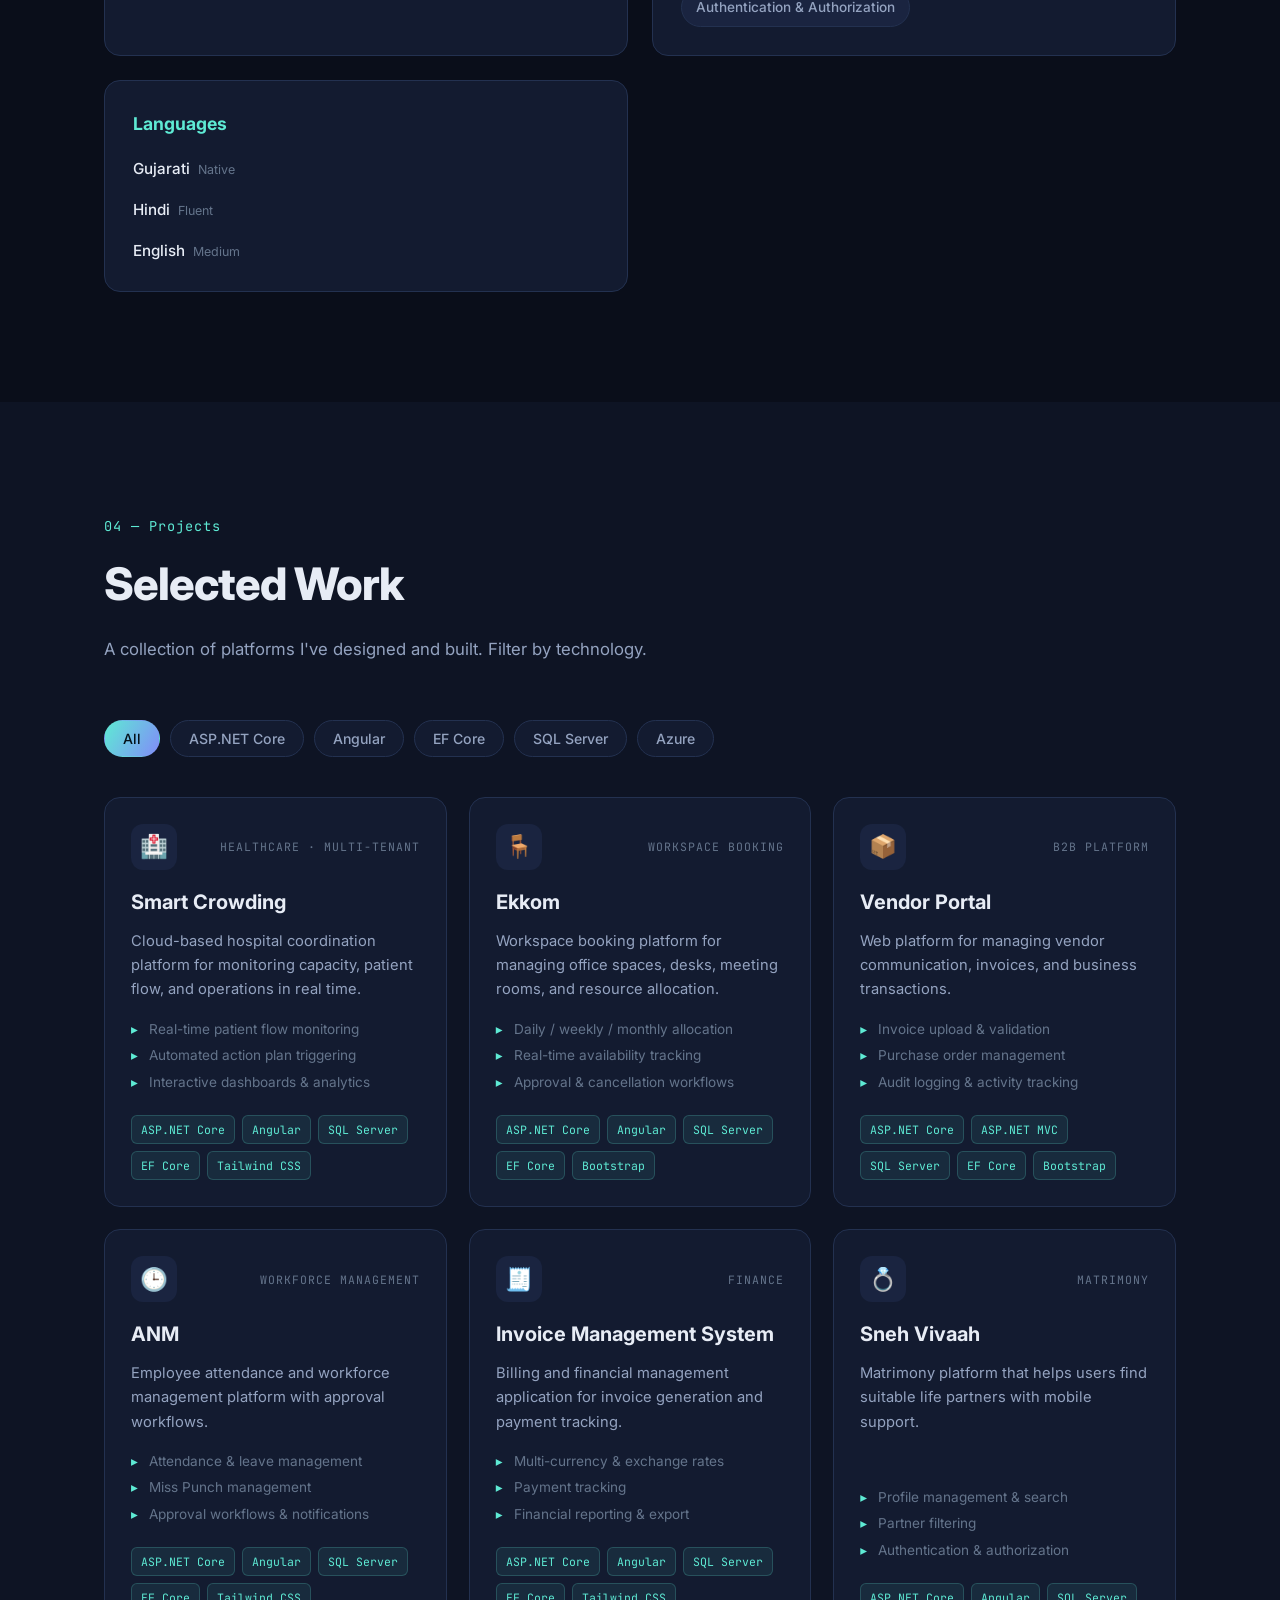
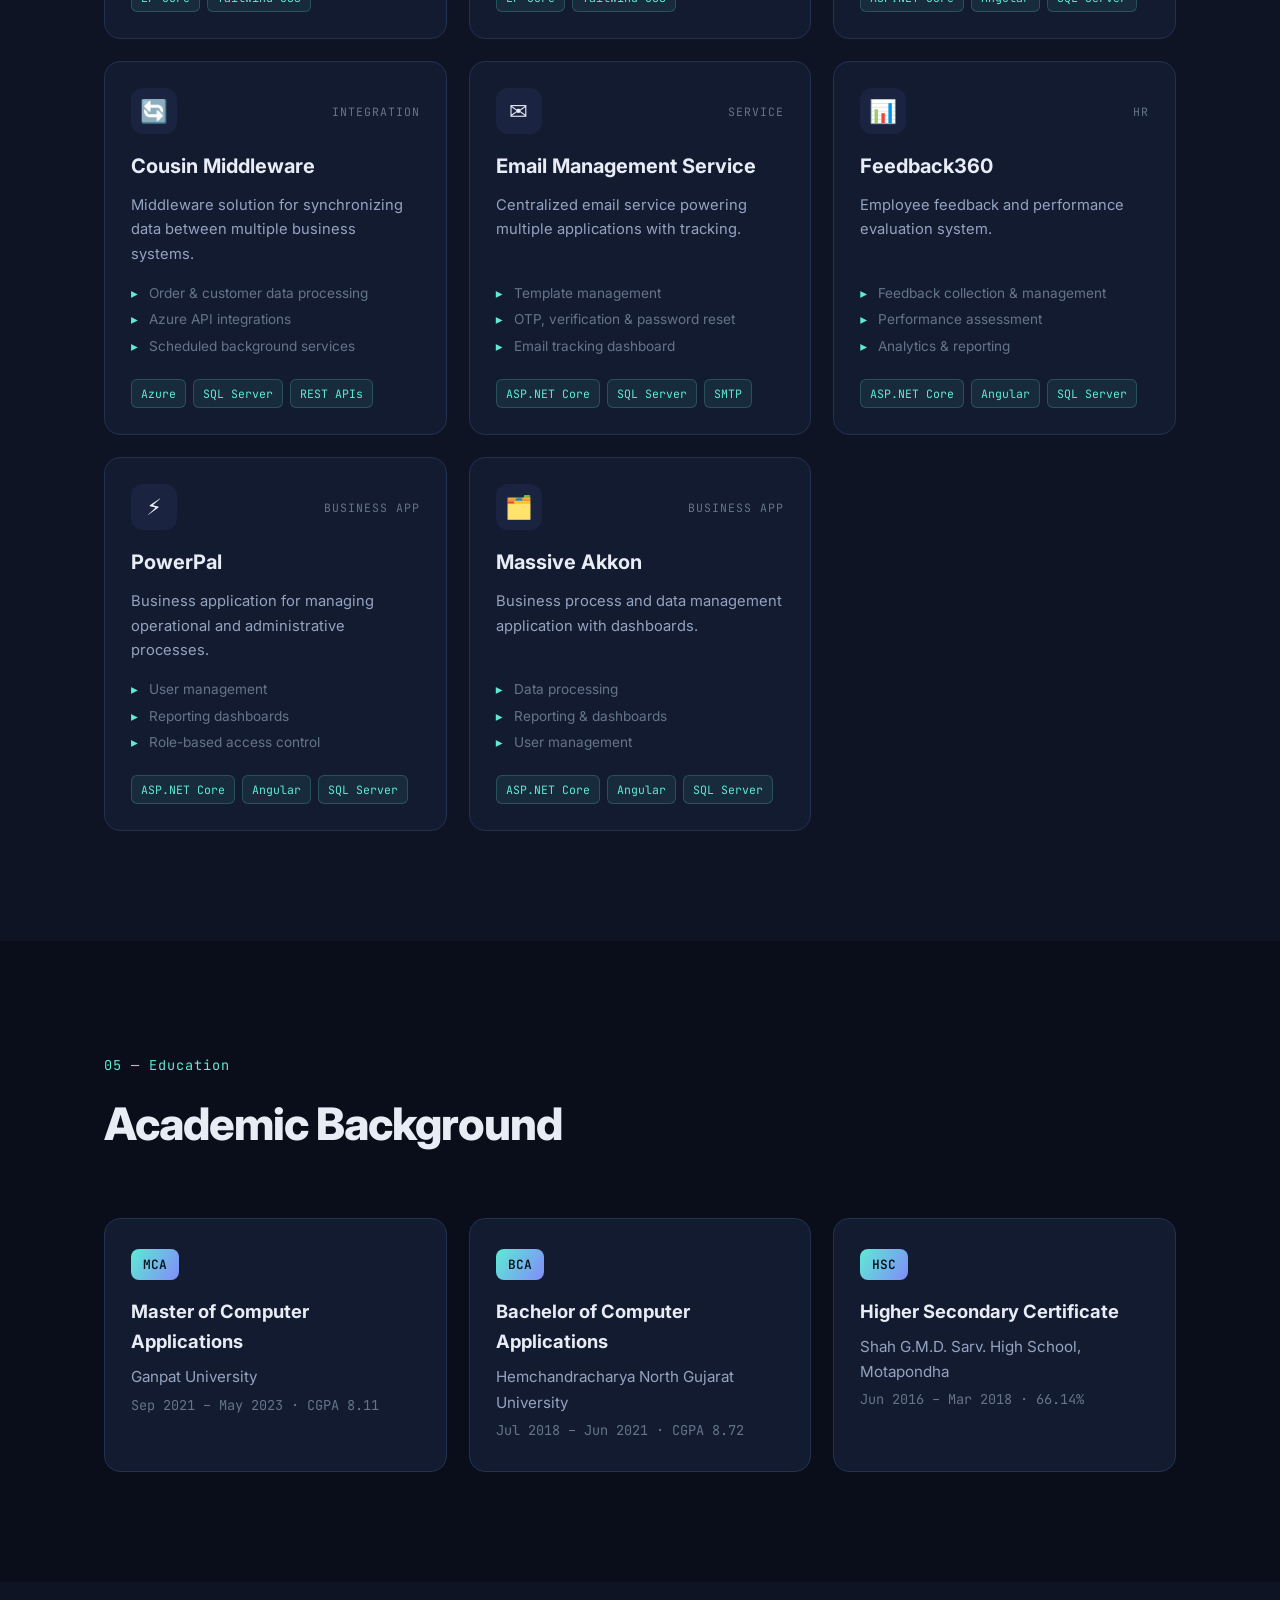
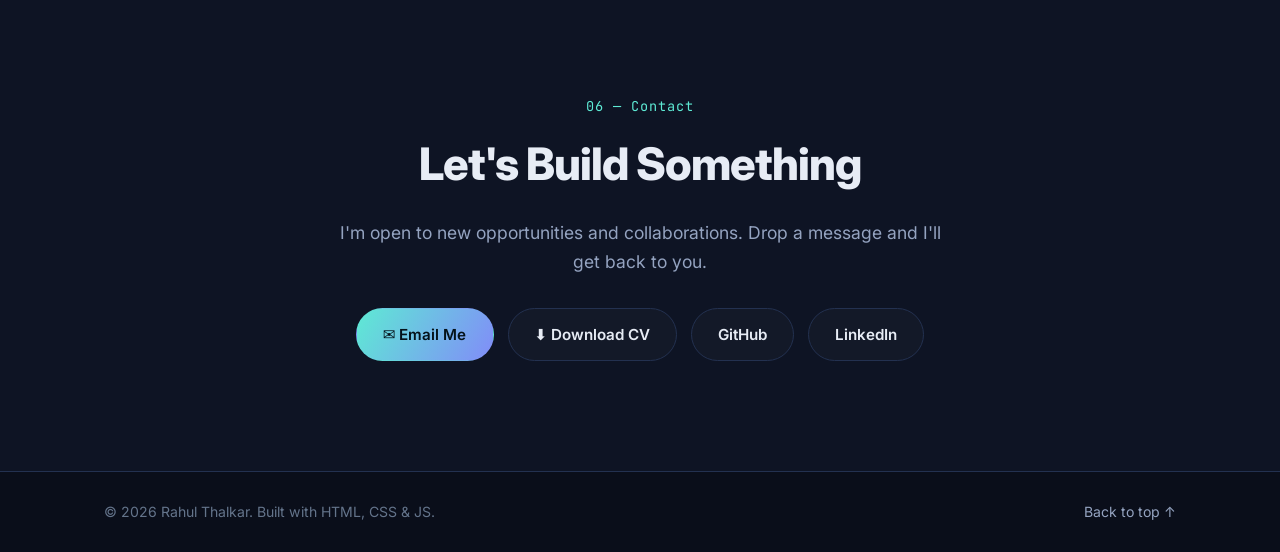
==== commit a0f1e4df: "Update index.html" ====
--- a/index.html
+++ b/index.html
@@ -50,7 +50,7 @@
         </h2>
         <p class="hero-desc reveal">
           I build scalable web applications with <strong>.NET</strong> and
-          <strong>Angular</strong>. 3.6 years of turning complex problems into
+          <strong>Angular</strong>. 3.9 years of turning complex problems into
           clean, maintainable solutions that drive business growth.
         </p>
         <div class="hero-actions reveal">
@@ -60,7 +60,7 @@
         </div>
         <div class="hero-stats reveal">
           <div class="stat">
-            <span class="stat-num" data-count="3.6">0</span>
+            <span class="stat-num" data-count="3.9">0</span>
             <span class="stat-label">Years Experience</span>
           </div>
           <div class="stat">
